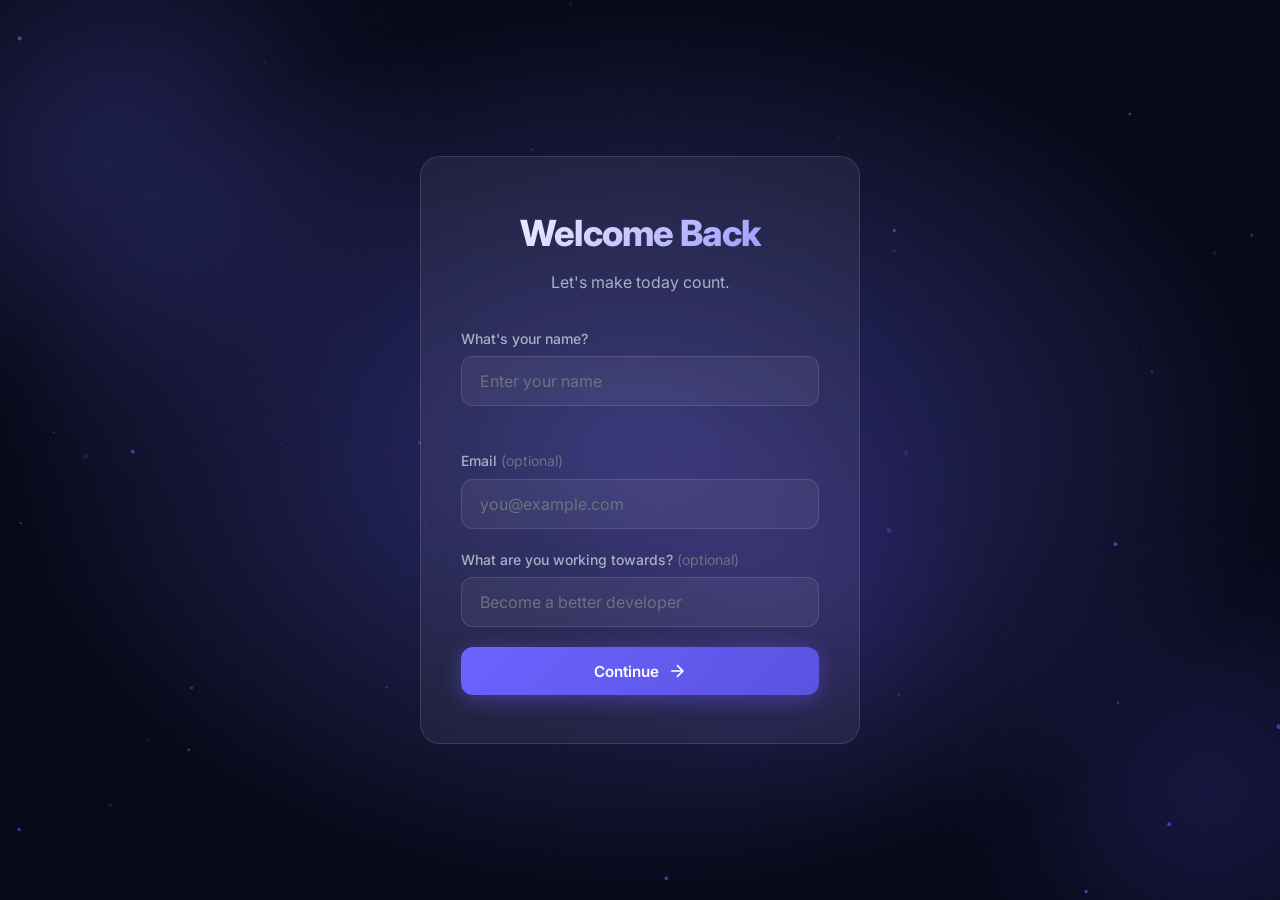
==== index.html @ 60749235 "first commit" ====
<!DOCTYPE html>
<html lang="en" data-theme="dark">
<head>
    <meta charset="UTF-8">
    <meta name="viewport" content="width=device-width, initial-scale=1.0">
    <meta name="description" content="StudyFlow - Your personal cinematic study timetable and productivity companion">
    <title>StudyFlow</title>

    <!-- SVG Favicon -->
    <link rel="icon" type="image/svg+xml" href="data:image/svg+xml,%3Csvg xmlns='http://www.w3.org/2000/svg' viewBox='0 0 100 100'%3E%3Cdefs%3E%3ClinearGradient id='g' x1='0%25' y1='0%25' x2='100%25' y2='100%25'%3E%3Cstop offset='0%25' stop-color='%236c63ff'/%3E%3Cstop offset='100%25' stop-color='%238f88ff'/%3E%3C/linearGradient%3E%3C/defs%3E%3Crect width='100' height='100' rx='22' fill='url(%23g)'/%3E%3Ctext x='50' y='68' font-size='55' text-anchor='middle' fill='white' font-family='Georgia, serif' font-weight='bold'%3E◈%3C/text%3E%3C/svg%3E">

    <link rel="stylesheet" href="css/style.css">
    <link rel="stylesheet" href="css/animations.css">
    <link rel="stylesheet" href="css/responsive.css">
    <link rel="preconnect" href="https://fonts.googleapis.com">
    <link href="https://fonts.googleapis.com/css2?family=Inter:wght@300;400;500;600;700;800;900&display=swap" rel="stylesheet">
<base target="_blank">
</head>
<body>
    <!-- Background Effects -->
    <div class="bg-effects">
        <canvas id="particleCanvas"></canvas>
        <div class="gradient-blob blob-1"></div>
        <div class="gradient-blob blob-2"></div>
        <div class="gradient-blob blob-3"></div>
        <div class="noise-overlay"></div>
    </div>

    <!-- Login Overlay -->
    <section id="loginSection" class="login-section" aria-label="Login">
        <div class="login-card glass-card">
            <div class="login-header">
                <h1 class="login-title">Welcome Back</h1>
                <p class="login-subtitle">Let's make today count.</p>
            </div>
            <form id="loginForm" class="login-form" novalidate>
                <div class="form-group">
                    <label for="userName">What's your name?</label>
                    <input type="text" id="userName" name="userName" placeholder="Enter your name" required autocomplete="name">
                    <span class="error-message" id="nameError"></span>
                </div>
                <div class="form-group">
                    <label for="userEmail">Email <span class="optional">(optional)</span></label>
                    <input type="email" id="userEmail" name="userEmail" placeholder="you@example.com" autocomplete="email">
                </div>
                <div class="form-group">
                    <label for="userGoal">What are you working towards? <span class="optional">(optional)</span></label>
                    <input type="text" id="userGoal" name="userGoal" placeholder="Become a better developer">
                </div>
                <button type="submit" class="btn btn-primary btn-glow">
                    <span>Continue</span>
                    <svg width="20" height="20" viewBox="0 0 24 24" fill="none" stroke="currentColor" stroke-width="2"><path d="M5 12h14M12 5l7 7-7 7"/></svg>
                </button>
            </form>
            <div id="returningUser" class="returning-user hidden">
                <p class="welcome-back-text">Welcome back, <span id="returningName"></span>.</p>
                <button id="continueBtn" class="btn btn-primary btn-glow">Continue</button>
                <button id="changeProfileBtn" class="btn btn-text">Not you? Change profile</button>
            </div>
        </div>
    </section>

    <!-- Main App -->
    <main id="mainApp" class="main-app hidden">
        <!-- Navigation -->
        <nav class="main-nav glass-nav" id="mainNav">
            <div class="nav-brand">
                <span class="brand-icon">◈</span>
                <span class="brand-text">StudyFlow</span>
            </div>

            <div class="nav-right">
                <!-- Theme Toggle -->
                <button class="theme-toggle" id="themeToggle" aria-label="Toggle theme">
                    <svg class="sun-icon" width="20" height="20" viewBox="0 0 24 24" fill="none" stroke="currentColor" stroke-width="2"><circle cx="12" cy="12" r="5"/><path d="M12 1v2M12 21v2M4.22 4.22l1.42 1.42M18.36 18.36l1.42 1.42M1 12h2M21 12h2M4.22 19.78l1.42-1.42M18.36 5.64l1.42-1.42"/></svg>
                    <svg class="moon-icon" width="20" height="20" viewBox="0 0 24 24" fill="none" stroke="currentColor" stroke-width="2"><path d="M21 12.79A9 9 0 1 1 11.21 3 7 7 0 0 0 21 12.79z"/></svg>
                </button>

                <button class="mobile-menu-btn" id="mobileMenuBtn" aria-label="Toggle menu" aria-expanded="false">
                    <span></span><span></span><span></span>
                </button>
            </div>

            <ul class="nav-links" id="navLinks">
                <li><a href="#welcome" class="nav-link active" data-section="welcome">Today</a></li>
                <li><a href="#dashboard" class="nav-link" data-section="dashboard">Progress</a></li>
                <li><a href="#timetable" class="nav-link" data-section="timetable">Timetable</a></li>
                <li><a href="#testbooks" class="nav-link" data-section="testbooks">Test Books</a></li>
                <li><a href="#profile" class="nav-link" data-section="profile">Profile</a></li>
            </ul>
        </nav>

        <!-- Welcome Section -->
        <section id="welcome" class="section welcome-section">
            <div class="welcome-content">
                <div class="welcome-text-container">
                    <h2 class="welcome-name" id="welcomeName">Welcome back.</h2>
                    <div class="animated-lines">
                        <p class="anim-line" data-delay="0">Your time.</p>
                        <p class="anim-line" data-delay="400">Your focus.</p>
                        <p class="anim-line" data-delay="800">Your progress.</p>
                    </div>
                </div>
                <blockquote class="inspirational-quote">
                    <span class="quote-mark">"</span>
                    <p>Success is the sum of small efforts,<br>repeated day in and day out.</p>
                    <cite>— Robert Collier</cite>
                </blockquote>
            </div>
            <div class="scroll-indicator">
                <span>Scroll to begin</span>
                <div class="scroll-arrow"></div>
            </div>
        </section>

        <!-- Cinematic Morphing Section -->
        <section id="morphSection" class="section morph-section">
            <div class="morph-sticky">
                <div class="morph-visual">
                    <div class="morph-glow"></div>
                    <div class="morph-ring ring-1"></div>
                    <div class="morph-ring ring-2"></div>
                    <div class="morph-ring ring-3"></div>
                    <div class="morph-particles" id="morphParticles"></div>
                </div>
                <div class="morph-text-container">
                    <div class="morph-word" data-word="FOCUS">FOCUS</div>
                    <div class="morph-word" data-word="PLAN">PLAN</div>
                    <div class="morph-word" data-word="EXECUTE">EXECUTE</div>
                    <div class="morph-word" data-word="COMPLETE">COMPLETE</div>
                </div>
                <div class="morph-progress-bar">
                    <div class="morph-progress-fill" id="morphProgressFill"></div>
                </div>
            </div>
        </section>

        <!-- Dashboard Header -->
        <section id="dashboard" class="section dashboard-section">
            <div class="dashboard-header reveal-fade-up">
                <div class="date-time-display">
                    <div class="date-block">
                        <span id="currentDay" class="day-text">Tuesday</span>
                        <span id="currentDate" class="date-text">25 August 2026</span>
                    </div>
                    <div class="clock-block">
                        <span id="currentTime" class="time-text">11:54</span>
                        <span class="clock-separator">:</span>
                        <span id="currentSeconds" class="seconds-text">23</span>
                        <span id="amPm" class="ampm-text">PM</span>
                    </div>
                </div>
            </div>

            <!-- Mode Selector -->
            <div class="mode-selector reveal-fade-up" data-delay="100">
                <h3 class="section-label">Today's Schedule</h3>
                <div class="mode-pill" role="tablist" aria-label="Schedule mode">
                    <button class="mode-btn active" data-mode="WFO" role="tab" aria-selected="true">WFO</button>
                    <button class="mode-btn" data-mode="REMOTE" role="tab" aria-selected="false">Remote</button>
                    <button class="mode-btn" data-mode="HOLIDAY" role="tab" aria-selected="false">Holiday</button>
                    <div class="mode-indicator"></div>
                </div>
            </div>
        </section>

        <!-- Timetable Section -->
        <section id="timetable" class="section timetable-section">
            <div class="section-header reveal-fade-up">
                <h2 class="section-title">Your Timeline</h2>
                <p class="section-subtitle">Check off tasks as you complete them</p>
            </div>
            <div class="timeline-container" id="timelineContainer">
                <!-- Dynamically rendered -->
            </div>
        </section>

        <!-- Progress Section -->
        <section id="progress" class="section progress-section">
            <div class="progress-container reveal-scale">
                <h2 class="section-title">Today's Progress</h2>
                <div class="progress-ring-wrapper">
                    <svg class="progress-ring" viewBox="0 0 200 200">
                        <defs>
                            <linearGradient id="progressGradient" x1="0%" y1="0%" x2="100%" y2="100%">
                                <stop offset="0%" stop-color="var(--accent)"/>
                                <stop offset="100%" stop-color="var(--accent-light)"/>
                            </linearGradient>
                        </defs>
                        <circle class="progress-ring-bg" cx="100" cy="100" r="85"/>
                        <circle class="progress-ring-fill" id="progressRingFill" cx="100" cy="100" r="85"/>
                    </svg>
                    <div class="progress-center">
                        <span class="progress-percent" id="progressPercent">0%</span>
                        <span class="progress-label" id="progressTasks">0 / 0 Tasks</span>
                    </div>
                </div>
                <div class="progress-bar-container">
                    <div class="progress-bar" id="progressBar">
                        <div class="progress-bar-fill" id="progressBarFill"></div>
                    </div>
                </div>
                <p class="progress-message" id="progressMessage">Let's get started.</p>
            </div>
        </section>

        <!-- Day Complete Celebration -->
        <section id="celebration" class="section celebration-section hidden">
            <div class="celebration-content">
                <div class="celebration-ring"></div>
                <h2 class="celebration-title">DAY COMPLETE</h2>
                <p class="celebration-text">You showed up.<br>You did the work.<br>That's what matters.</p>
                <div class="celebration-particles" id="celebrationParticles"></div>
            </div>
        </section>

        <!-- Test Books Section -->
        <section id="testbooks" class="section testbooks-section">
            <div class="section-header reveal-fade-up">
                <h2 class="section-title">Test Books</h2>
                <p class="section-subtitle">Your study materials and resources</p>
            </div>
            <div class="testbooks-grid" id="testbooksGrid">
                <article class="testbook-card glass-card tilt-card" data-category="java">
                    <div class="testbook-icon">☕</div>
                    <h3 class="testbook-title">Java</h3>
                    <p class="testbook-desc">Practice Java concepts and interview questions.</p>
                    <button class="btn btn-secondary testbook-open">Open</button>
                </article>
                <article class="testbook-card glass-card tilt-card" data-category="spring">
                    <div class="testbook-icon">🌱</div>
                    <h3 class="testbook-title">Spring Boot</h3>
                    <p class="testbook-desc">Framework fundamentals and advanced patterns.</p>
                    <button class="btn btn-secondary testbook-open">Open</button>
                </article>
                <article class="testbook-card glass-card tilt-card" data-category="sql">
                    <div class="testbook-icon">🗄️</div>
                    <h3 class="testbook-title">SQL</h3>
                    <p class="testbook-desc">Database queries, optimization, and design.</p>
                    <button class="btn btn-secondary testbook-open">Open</button>
                </article>
                <article class="testbook-card glass-card tilt-card" data-category="react">
                    <div class="testbook-icon">⚛️</div>
                    <h3 class="testbook-title">React</h3>
                    <p class="testbook-desc">Component architecture and hooks deep dive.</p>
                    <button class="btn btn-secondary testbook-open">Open</button>
                </article>
                <article class="testbook-card glass-card tilt-card" data-category="aptitude">
                    <div class="testbook-icon">🧮</div>
                    <h3 class="testbook-title">Aptitude</h3>
                    <p class="testbook-desc">Logical reasoning and quantitative practice.</p>
                    <button class="btn btn-secondary testbook-open">Open</button>
                </article>
                <article class="testbook-card glass-card tilt-card" data-category="mock">
                    <div class="testbook-icon">📝</div>
                    <h3 class="testbook-title">Mock Tests</h3>
                    <p class="testbook-desc">Full-length simulated assessments.</p>
                    <button class="btn btn-secondary testbook-open">Open</button>
                </article>
            </div>
            <div class="file-upload-area reveal-fade-up">
                <div class="upload-card glass-card">
                    <h3 class="upload-title">Add Test Book</h3>
                    <p class="upload-desc">Select PDF, DOC, DOCX, or TXT files from your device.</p>
                    <label class="file-input-label">
                        <input type="file" id="fileInput" accept=".pdf,.doc,.docx,.txt" multiple hidden>
                        <span class="btn btn-primary">Browse Files</span>
                    </label>
                    <div class="file-list" id="fileList"></div>
                </div>
            </div>
        </section>

        <!-- Profile Section -->
        <section id="profile" class="section profile-section">
            <div class="profile-card glass-card reveal-scale">
                <div class="profile-header">
                    <div class="profile-avatar">
                        <span id="profileInitial">U</span>
                    </div>
                    <div class="profile-info">
                        <h2 class="profile-name" id="profileName">User</h2>
                        <p class="profile-goal" id="profileGoal">No goal set</p>
                    </div>
                </div>
                <div class="stats-grid">
                    <div class="stat-item">
                        <span class="stat-value" id="statStreak">0</span>
                        <span class="stat-label">Day Streak</span>
                    </div>
                    <div class="stat-item">
                        <span class="stat-value" id="statTasks">0</span>
                        <span class="stat-label">Tasks Done</span>
                    </div>
                    <div class="stat-item">
                        <span class="stat-value" id="statDays">0</span>
                        <span class="stat-label">Study Days</span>
                    </div>
                    <div class="stat-item">
                        <span class="stat-value" id="statCompletion">0%</span>
                        <span class="stat-label">Avg. Completion</span>
                    </div>
                </div>
                <button id="resetDataBtn" class="btn btn-danger btn-small">Reset All Data</button>
            </div>
        </section>

        <!-- Footer -->
        <footer class="main-footer">
            <p>StudyFlow — Built for focus. No data leaves your device.</p>
        </footer>
    </main>

    <!-- Back to Top Button -->
    <button class="back-to-top" id="backToTop" aria-label="Back to top">
        <svg width="20" height="20" viewBox="0 0 24 24" fill="none" stroke="currentColor" stroke-width="2.5"><path d="M18 15l-6-6-6 6"/></svg>
    </button>

    <!-- Scripts -->
    <script src="js/storage.js"></script>
    <script src="js/animations.js"></script>
    <script src="js/login.js"></script>
    <script src="js/timetable.js"></script>
    <script src="js/fileManager.js"></script>
    <script src="js/app.js"></script>
</body>
</html>
---- css/style.css ----
/* ==========================================
   STUDYFLOW - MAIN STYLESHEET
   ========================================== */

/* ==========================================
   THEME VARIABLES
   ========================================== */

/* Dark Theme (default) */
:root[data-theme="dark"] {
    --bg-primary: #050816;
    --bg-secondary: #0b1024;
    --bg-tertiary: #111836;
    --bg-card: rgba(255, 255, 255, 0.06);
    --bg-card-hover: rgba(255, 255, 255, 0.1);
    --bg-input: rgba(255, 255, 255, 0.05);
    --accent: #6c63ff;
    --accent-light: #8f88ff;
    --accent-glow: rgba(108, 99, 255, 0.4);
    --text-primary: #ffffff;
    --text-secondary: #a8b0c5;
    --text-muted: #6b7280;
    --border-color: rgba(255, 255, 255, 0.12);
    --border-hover: rgba(255, 255, 255, 0.2);
    --nav-bg: rgba(5, 8, 22, 0.7);
    --shadow-color: rgba(0, 0, 0, 0.3);
    --blob-opacity: 0.35;
    --noise-opacity: 0.03;
}

/* Light Theme */
:root[data-theme="light"] {
    --bg-primary: #f0f2f8;
    --bg-secondary: #e8ebf4;
    --bg-tertiary: #dde1ee;
    --bg-card: rgba(255, 255, 255, 0.7);
    --bg-card-hover: rgba(255, 255, 255, 0.9);
    --bg-input: rgba(255, 255, 255, 0.8);
    --accent: #5b4dff;
    --accent-light: #7a70ff;
    --accent-glow: rgba(91, 77, 255, 0.25);
    --text-primary: #1a1a2e;
    --text-secondary: #4a4a6a;
    --text-muted: #8a8aa0;
    --border-color: rgba(0, 0, 0, 0.08);
    --border-hover: rgba(0, 0, 0, 0.15);
    --nav-bg: rgba(240, 242, 248, 0.85);
    --shadow-color: rgba(0, 0, 0, 0.08);
    --blob-opacity: 0.2;
    --noise-opacity: 0.015;
}

/* Shared variables */
:root {
    --success: #22c55e;
    --success-glow: rgba(34, 197, 94, 0.3);
    --warning: #f59e0b;
    --danger: #ef4444;

    --glass-bg: var(--bg-card);
    --glass-border: var(--border-color);

    --radius-sm: 12px;
    --radius: 20px;
    --radius-lg: 28px;
    --transition: 300ms cubic-bezier(0.4, 0, 0.2, 1);
    --transition-slow: 500ms cubic-bezier(0.4, 0, 0.2, 1);

    --font-main: 'Inter', -apple-system, BlinkMacSystemFont, sans-serif;
    --shadow-sm: 0 2px 8px var(--shadow-color);
    --shadow: 0 8px 32px var(--shadow-color);
    --shadow-glow: 0 0 40px var(--accent-glow);
}

/* Reset & Base */
*, *::before, *::after {
    margin: 0;
    padding: 0;
    box-sizing: border-box;
}

html {
    scroll-behavior: smooth;
    font-size: 16px;
}

body {
    font-family: var(--font-main);
    background: var(--bg-primary);
    color: var(--text-primary);
    line-height: 1.6;
    overflow-x: hidden;
    min-height: 100vh;
    -webkit-font-smoothing: antialiased;
    transition: background-color var(--transition-slow), color var(--transition-slow);
}

::selection {
    background: var(--accent);
    color: white;
}

::-webkit-scrollbar {
    width: 8px;
}
::-webkit-scrollbar-track {
    background: var(--bg-secondary);
}
::-webkit-scrollbar-thumb {
    background: var(--accent);
    border-radius: 4px;
}
::-webkit-scrollbar-thumb:hover {
    background: var(--accent-light);
}

/* ==========================================
   BACKGROUND EFFECTS
   ========================================== */
.bg-effects {
    position: fixed;
    inset: 0;
    z-index: 0;
    pointer-events: none;
    overflow: hidden;
}

#particleCanvas {
    position: absolute;
    inset: 0;
    width: 100%;
    height: 100%;
}

.gradient-blob {
    position: absolute;
    border-radius: 50%;
    filter: blur(80px);
    opacity: var(--blob-opacity);
    animation: blobFloat 20s ease-in-out infinite;
    transition: opacity var(--transition-slow);
}

.blob-1 {
    width: 500px;
    height: 500px;
    background: radial-gradient(circle, var(--accent), transparent 70%);
    top: -10%;
    left: -10%;
    animation-delay: 0s;
}

.blob-2 {
    width: 400px;
    height: 400px;
    background: radial-gradient(circle, #4f46e5, transparent 70%);
    bottom: -10%;
    right: -10%;
    animation-delay: -7s;
}

.blob-3 {
    width: 300px;
    height: 300px;
    background: radial-gradient(circle, #7c3aed, transparent 70%);
    top: 50%;
    left: 50%;
    animation-delay: -14s;
}

.noise-overlay {
    position: absolute;
    inset: 0;
    opacity: var(--noise-opacity);
    background-image: url("data:image/svg+xml,%3Csvg viewBox='0 0 256 256' xmlns='http://www.w3.org/2000/svg'%3E%3Cfilter id='n'%3E%3CfeTurbulence type='fractalNoise' baseFrequency='0.9' numOctaves='4' stitchTiles='stitch'/%3E%3C/filter%3E%3Crect width='100%25' height='100%25' filter='url(%23n)'/%3E%3C/svg%3E");
    background-repeat: repeat;
    background-size: 256px 256px;
    transition: opacity var(--transition-slow);
}

/* ==========================================
   GLASSMORPHISM
   ========================================== */
.glass-card {
    background: var(--glass-bg);
    backdrop-filter: blur(20px);
    -webkit-backdrop-filter: blur(20px);
    border: 1px solid var(--glass-border);
    border-radius: var(--radius);
    transition: var(--transition);
}

.glass-card:hover {
    background: var(--bg-card-hover);
    border-color: var(--border-hover);
}

.glass-nav {
    background: var(--nav-bg);
    backdrop-filter: blur(20px);
    -webkit-backdrop-filter: blur(20px);
    border-bottom: 1px solid var(--glass-border);
    transition: background-color var(--transition-slow), border-color var(--transition-slow);
}

/* ==========================================
   THEME TOGGLE
   ========================================== */
.theme-toggle {
    width: 42px;
    height: 42px;
    border-radius: 50%;
    border: 1px solid var(--glass-border);
    background: var(--glass-bg);
    color: var(--text-secondary);
    cursor: pointer;
    display: flex;
    align-items: center;
    justify-content: center;
    transition: var(--transition);
    position: relative;
    overflow: hidden;
}

.theme-toggle:hover {
    background: var(--bg-card-hover);
    border-color: var(--border-hover);
    color: var(--text-primary);
}

.theme-toggle .sun-icon,
.theme-toggle .moon-icon {
    position: absolute;
    transition: transform 0.4s cubic-bezier(0.4, 0, 0.2, 1), opacity 0.3s ease;
}

/* Dark mode: show moon, hide sun */
[data-theme="dark"] .theme-toggle .sun-icon {
    transform: rotate(90deg) scale(0);
    opacity: 0;
}
[data-theme="dark"] .theme-toggle .moon-icon {
    transform: rotate(0) scale(1);
    opacity: 1;
}

/* Light mode: show sun, hide moon */
[data-theme="light"] .theme-toggle .sun-icon {
    transform: rotate(0) scale(1);
    opacity: 1;
}
[data-theme="light"] .theme-toggle .moon-icon {
    transform: rotate(-90deg) scale(0);
    opacity: 0;
}

/* ==========================================
   BACK TO TOP
   ========================================== */
.back-to-top {
    position: fixed;
    bottom: 32px;
    right: 32px;
    width: 48px;
    height: 48px;
    border-radius: 50%;
    border: 1px solid var(--glass-border);
    background: var(--glass-bg);
    backdrop-filter: blur(12px);
    color: var(--text-primary);
    cursor: pointer;
    display: flex;
    align-items: center;
    justify-content: center;
    z-index: 99;
    opacity: 0;
    visibility: hidden;
    transform: translateY(20px);
    transition: all var(--transition);
    box-shadow: var(--shadow);
}

.back-to-top.visible {
    opacity: 1;
    visibility: visible;
    transform: translateY(0);
}

.back-to-top:hover {
    background: var(--accent);
    border-color: var(--accent);
    color: white;
    transform: translateY(-4px);
    box-shadow: 0 8px 24px var(--accent-glow);
}

.back-to-top:active {
    transform: translateY(-2px);
}

/* ==========================================
   LOGIN SECTION
   ========================================== */
.login-section {
    position: fixed;
    inset: 0;
    z-index: 1000;
    display: flex;
    align-items: center;
    justify-content: center;
    padding: 20px;
    background: radial-gradient(ellipse at center, var(--accent-glow) 0%, transparent 70%);
    transition: opacity var(--transition-slow), visibility var(--transition-slow);
}

.login-section.hidden {
    opacity: 0;
    visibility: hidden;
    pointer-events: none;
}

.login-card {
    width: 100%;
    max-width: 440px;
    padding: 48px 40px;
    position: relative;
    overflow: hidden;
}

.login-card::before {
    content: '';
    position: absolute;
    top: -50%;
    left: -50%;
    width: 200%;
    height: 200%;
    background: radial-gradient(circle, var(--accent-glow) 0%, transparent 50%);
    opacity: 0;
    transition: opacity var(--transition-slow);
    pointer-events: none;
}

.login-card:hover::before {
    opacity: 0.5;
}

.login-header {
    text-align: center;
    margin-bottom: 32px;
}

.login-title {
    font-size: 2.25rem;
    font-weight: 800;
    letter-spacing: -0.02em;
    margin-bottom: 8px;
    background: linear-gradient(135deg, var(--text-primary), var(--accent-light));
    -webkit-background-clip: text;
    -webkit-text-fill-color: transparent;
    background-clip: text;
}

.login-subtitle {
    color: var(--text-secondary);
    font-size: 1rem;
}

.login-form {
    display: flex;
    flex-direction: column;
    gap: 20px;
}

.form-group {
    display: flex;
    flex-direction: column;
    gap: 6px;
}

.form-group label {
    font-size: 0.875rem;
    font-weight: 500;
    color: var(--text-secondary);
}

.form-group .optional {
    color: var(--text-muted);
    font-weight: 400;
}

.form-group input {
    padding: 14px 18px;
    background: var(--bg-input);
    border: 1px solid var(--glass-border);
    border-radius: var(--radius-sm);
    color: var(--text-primary);
    font-size: 1rem;
    font-family: inherit;
    transition: var(--transition);
    outline: none;
}

.form-group input:focus {
    border-color: var(--accent);
    box-shadow: 0 0 0 3px var(--accent-glow);
}

.form-group input::placeholder {
    color: var(--text-muted);
}

.error-message {
    font-size: 0.8rem;
    color: var(--danger);
    min-height: 18px;
}

.returning-user {
    text-align: center;
    display: flex;
    flex-direction: column;
    gap: 20px;
}

.returning-user.hidden {
    display: none;
}

.welcome-back-text {
    font-size: 1.25rem;
    color: var(--text-secondary);
}

.welcome-back-text span {
    color: var(--text-primary);
    font-weight: 600;
}

/* ==========================================
   BUTTONS
   ========================================== */
.btn {
    display: inline-flex;
    align-items: center;
    justify-content: center;
    gap: 8px;
    padding: 14px 28px;
    font-size: 0.95rem;
    font-weight: 600;
    font-family: inherit;
    border: none;
    border-radius: var(--radius-sm);
    cursor: pointer;
    transition: var(--transition);
    text-decoration: none;
    outline: none;
    position: relative;
    overflow: hidden;
}

.btn-primary {
    background: linear-gradient(135deg, var(--accent), #5b52e0);
    color: white;
    box-shadow: 0 4px 20px var(--accent-glow);
}

.btn-primary:hover {
    transform: translateY(-2px);
    box-shadow: 0 8px 30px var(--accent-glow);
}

.btn-primary:active {
    transform: translateY(0);
}

.btn-glow::after {
    content: '';
    position: absolute;
    inset: -2px;
    background: linear-gradient(135deg, var(--accent), transparent, var(--accent-light));
    border-radius: inherit;
    z-index: -1;
    opacity: 0;
    transition: opacity var(--transition);
    filter: blur(8px);
}

.btn-glow:hover::after {
    opacity: 0.6;
}

.btn-secondary {
    background: var(--glass-bg);
    color: var(--text-primary);
    border: 1px solid var(--glass-border);
}

.btn-secondary:hover {
    background: var(--bg-card-hover);
    border-color: var(--border-hover);
}

.btn-text {
    background: transparent;
    color: var(--text-secondary);
    padding: 8px 16px;
    font-size: 0.875rem;
}

.btn-text:hover {
    color: var(--text-primary);
}

.btn-danger {
    background: rgba(239, 68, 68, 0.15);
    color: var(--danger);
    border: 1px solid rgba(239, 68, 68, 0.3);
}

.btn-danger:hover {
    background: rgba(239, 68, 68, 0.25);
}

.btn-small {
    padding: 10px 20px;
    font-size: 0.85rem;
}

/* ==========================================
   MAIN APP
   ========================================== */
.main-app {
    position: relative;
    z-index: 1;
}

.main-app.hidden {
    display: none;
}

/* ==========================================
   NAVIGATION
   ========================================== */
.main-nav {
    position: sticky;
    top: 0;
    z-index: 100;
    display: flex;
    align-items: center;
    justify-content: space-between;
    padding: 16px 40px;
    transition: var(--transition);
}

.nav-brand {
    display: flex;
    align-items: center;
    gap: 10px;
    font-size: 1.35rem;
    font-weight: 800;
    letter-spacing: -0.02em;
    color: var(--text-primary);
}

.brand-icon {
    color: var(--accent);
    font-size: 1.5rem;
}

.nav-right {
    display: flex;
    align-items: center;
    gap: 12px;
}

.nav-links {
    display: flex;
    list-style: none;
    gap: 8px;
    position: absolute;
    left: 50%;
    transform: translateX(-50%);
}

.nav-link {
    padding: 10px 20px;
    color: var(--text-secondary);
    text-decoration: none;
    font-size: 0.9rem;
    font-weight: 500;
    border-radius: var(--radius-sm);
    transition: var(--transition);
    position: relative;
    cursor: pointer;
    border: none;
    background: none;
    font-family: inherit;
}

.nav-link:hover,
.nav-link.active {
    color: var(--text-primary);
    background: var(--glass-bg);
}

.nav-link.active::after {
    content: '';
    position: absolute;
    bottom: 4px;
    left: 20%;
    width: 60%;
    height: 2px;
    background: var(--accent);
    border-radius: 2px;
}

.mobile-menu-btn {
    display: none;
    flex-direction: column;
    gap: 5px;
    background: none;
    border: none;
    cursor: pointer;
    padding: 8px;
}

.mobile-menu-btn span {
    display: block;
    width: 24px;
    height: 2px;
    background: var(--text-primary);
    border-radius: 2px;
    transition: var(--transition);
}

/* ==========================================
   SECTIONS
   ========================================== */
.section {
    padding: 100px 40px;
    max-width: 1200px;
    margin: 0 auto;
    position: relative;
}

.section-header {
    text-align: center;
    margin-bottom: 60px;
}

.section-title {
    font-size: 2.5rem;
    font-weight: 800;
    letter-spacing: -0.03em;
    margin-bottom: 12px;
    background: linear-gradient(135deg, var(--text-primary), var(--text-secondary));
    -webkit-background-clip: text;
    -webkit-text-fill-color: transparent;
    background-clip: text;
}

.section-subtitle {
    color: var(--text-secondary);
    font-size: 1.1rem;
}

.section-label {
    font-size: 0.875rem;
    font-weight: 600;
    text-transform: uppercase;
    letter-spacing: 0.1em;
    color: var(--accent-light);
    margin-bottom: 16px;
}

/* ==========================================
   WELCOME SECTION
   ========================================== */
.welcome-section {
    min-height: 100vh;
    display: flex;
    flex-direction: column;
    align-items: center;
    justify-content: center;
    text-align: center;
    padding: 40px;
}

.welcome-content {
    position: relative;
    max-width: 800px;
}

.welcome-name {
    font-size: clamp(2rem, 5vw, 3.5rem);
    font-weight: 800;
    letter-spacing: -0.03em;
    margin-bottom: 32px;
    opacity: 0;
    animation: fadeSlideUp 0.8s ease forwards;
}

.animated-lines {
    display: flex;
    flex-direction: column;
    gap: 8px;
    margin-bottom: 48px;
}

.anim-line {
    font-size: clamp(1.5rem, 4vw, 2.5rem);
    font-weight: 700;
    color: var(--text-secondary);
    opacity: 0;
    transform: translateY(20px);
    animation: fadeSlideUp 0.8s ease forwards;
}

.inspirational-quote {
    position: relative;
    font-style: italic;
    color: var(--text-muted);
    font-size: clamp(1rem, 2vw, 1.25rem);
    line-height: 1.8;
    opacity: 0;
    animation: fadeIn 1.2s ease 1.2s forwards;
}

.quote-mark {
    position: absolute;
    top: -30px;
    left: 50%;
    transform: translateX(-50%);
    font-size: 6rem;
    color: var(--accent);
    opacity: 0.1;
    font-family: Georgia, serif;
    line-height: 1;
    pointer-events: none;
}

.inspirational-quote cite {
    display: block;
    margin-top: 16px;
    font-size: 0.9rem;
    color: var(--text-muted);
    font-style: normal;
}

.scroll-indicator {
    position: absolute;
    bottom: 40px;
    left: 50%;
    transform: translateX(-50%);
    display: flex;
    flex-direction: column;
    align-items: center;
    gap: 8px;
    color: var(--text-muted);
    font-size: 0.8rem;
    letter-spacing: 0.1em;
    text-transform: uppercase;
    opacity: 0;
    animation: fadeIn 1s ease 2s forwards;
}

.scroll-arrow {
    width: 20px;
    height: 30px;
    border: 2px solid var(--text-muted);
    border-radius: 10px;
    position: relative;
}

.scroll-arrow::after {
    content: '';
    position: absolute;
    top: 6px;
    left: 50%;
    transform: translateX(-50%);
    width: 4px;
    height: 8px;
    background: var(--accent);
    border-radius: 2px;
    animation: scrollBounce 2s ease infinite;
}

/* ==========================================
   MORPHING SECTION
   ========================================== */
.morph-section {
    height: 350vh;
    padding: 0;
    max-width: none;
}

.morph-sticky {
    position: sticky;
    top: 0;
    height: 100vh;
    display: flex;
    flex-direction: column;
    align-items: center;
    justify-content: center;
    overflow: hidden;
}

.morph-visual {
    position: absolute;
    inset: 0;
    display: flex;
    align-items: center;
    justify-content: center;
}

.morph-glow {
    position: absolute;
    width: 300px;
    height: 300px;
    background: radial-gradient(circle, var(--accent-glow), transparent 70%);
    border-radius: 50%;
    filter: blur(40px);
    transition: transform var(--transition-slow), opacity var(--transition-slow);
}

.morph-ring {
    position: absolute;
    border: 1px solid var(--glass-border);
    border-radius: 50%;
    transition: var(--transition-slow);
}

.ring-1 { width: 200px; height: 200px; }
.ring-2 { width: 320px; height: 320px; opacity: 0.6; }
.ring-3 { width: 440px; height: 440px; opacity: 0.3; }

.morph-particles {
    position: absolute;
    inset: 0;
    pointer-events: none;
}

.morph-particle {
    position: absolute;
    width: 4px;
    height: 4px;
    background: var(--accent);
    border-radius: 50%;
    opacity: 0;
}

.morph-text-container {
    position: relative;
    width: 100%;
    height: 140px;
    display: flex;
    align-items: center;
    justify-content: center;
    margin-bottom: 40px;
}

.morph-word {
    position: absolute;
    font-size: clamp(3rem, 10vw, 7rem);
    font-weight: 900;
    letter-spacing: -0.04em;
    text-transform: uppercase;
    opacity: 0;
    transform: scale(0.85) translateY(50px) rotateX(15deg);
    filter: blur(8px);
    transition: all 0.7s cubic-bezier(0.25, 0.46, 0.45, 0.94);
    background: linear-gradient(135deg, var(--text-primary), var(--accent-light));
    -webkit-background-clip: text;
    -webkit-text-fill-color: transparent;
    background-clip: text;
    pointer-events: none;
    text-shadow: 0 0 60px var(--accent-glow);
}

.morph-word.active {
    opacity: 1;
    transform: scale(1) translateY(0) rotateX(0deg);
    filter: blur(0);
}

.morph-word.exit-left {
    opacity: 0;
    transform: scale(0.9) translateX(-80px) translateY(-20px) rotateX(-10deg);
    filter: blur(4px);
}

.morph-word.exit-right {
    opacity: 0;
    transform: scale(0.9) translateX(80px) translateY(-20px) rotateX(-10deg);
    filter: blur(4px);
}

.morph-progress-bar {
    position: absolute;
    bottom: 80px;
    left: 50%;
    transform: translateX(-50%);
    width: 200px;
    height: 3px;
    background: var(--glass-border);
    border-radius: 100px;
    overflow: hidden;
}

.morph-progress-fill {
    height: 100%;
    background: linear-gradient(90deg, var(--accent), var(--accent-light));
    border-radius: 100px;
    width: 0%;
    transition: width 0.3s ease;
    box-shadow: 0 0 10px var(--accent-glow);
}

/* ==========================================
   DASHBOARD
   ========================================== */
.dashboard-section {
    padding-top: 40px;
}

.date-time-display {
    display: flex;
    align-items: flex-end;
    justify-content: space-between;
    flex-wrap: wrap;
    gap: 24px;
    margin-bottom: 48px;
}

.date-block {
    display: flex;
    flex-direction: column;
    gap: 4px;
}

.day-text {
    font-size: 1.5rem;
    font-weight: 700;
    color: var(--accent-light);
}

.date-text {
    font-size: 1.1rem;
    color: var(--text-secondary);
}

.clock-block {
    display: flex;
    align-items: baseline;
    gap: 2px;
}

.time-text {
    font-size: clamp(2.5rem, 6vw, 4rem);
    font-weight: 800;
    font-variant-numeric: tabular-nums;
    letter-spacing: -0.03em;
    line-height: 1;
}

.clock-separator {
    font-size: clamp(2rem, 5vw, 3.5rem);
    font-weight: 800;
    color: var(--accent);
    animation: clockPulse 1s ease infinite;
    line-height: 1;
}

.seconds-text {
    font-size: 1.5rem;
    font-weight: 600;
    color: var(--accent);
    font-variant-numeric: tabular-nums;
    transition: opacity var(--transition);
    min-width: 32px;
}

.ampm-text {
    font-size: 1rem;
    font-weight: 500;
    color: var(--text-secondary);
    margin-left: 6px;
}

/* Mode Selector */
.mode-selector {
    margin-bottom: 40px;
}

.mode-pill {
    display: inline-flex;
    background: var(--glass-bg);
    border: 1px solid var(--glass-border);
    border-radius: 100px;
    padding: 6px;
    position: relative;
}

.mode-btn {
    padding: 12px 32px;
    background: none;
    border: none;
    color: var(--text-secondary);
    font-family: inherit;
    font-size: 0.9rem;
    font-weight: 600;
    cursor: pointer;
    border-radius: 100px;
    position: relative;
    z-index: 2;
    transition: color var(--transition);
}

.mode-btn.active {
    color: var(--text-primary);
}

.mode-indicator {
    position: absolute;
    top: 6px;
    left: 6px;
    height: calc(100% - 12px);
    background: linear-gradient(135deg, var(--accent), #5b52e0);
    border-radius: 100px;
    transition: all var(--transition-slow);
    z-index: 1;
    box-shadow: 0 4px 15px var(--accent-glow);
}

/* ==========================================
   TIMELINE
   ========================================== */
.timetable-section {
    padding-top: 40px;
}

.timeline-container {
    position: relative;
    padding: 20px 0;
}

.timeline-container::before {
    content: '';
    position: absolute;
    left: 50%;
    top: 0;
    bottom: 0;
    width: 2px;
    background: linear-gradient(to bottom, transparent, var(--accent), transparent);
    transform: translateX(-50%);
}

.timeline-item {
    position: relative;
    display: flex;
    align-items: center;
    margin-bottom: 24px;
    opacity: 0;
    transform: translateY(30px);
}

.timeline-item.visible {
    opacity: 1;
    transform: translateY(0);
    transition: all var(--transition-slow);
}

.timeline-item:nth-child(odd) {
    flex-direction: row;
}

.timeline-item:nth-child(even) {
    flex-direction: row-reverse;
}

.timeline-dot {
    position: absolute;
    left: 50%;
    transform: translateX(-50%);
    width: 16px;
    height: 16px;
    background: var(--bg-primary);
    border: 3px solid var(--accent);
    border-radius: 50%;
    z-index: 2;
    transition: var(--transition);
}

.timeline-item.completed .timeline-dot {
    background: var(--success);
    border-color: var(--success);
    box-shadow: 0 0 15px var(--success-glow);
}

.timeline-card {
    width: calc(50% - 40px);
    padding: 24px;
    cursor: pointer;
    position: relative;
    transform-style: preserve-3d;
    perspective: 1000px;
}

.timeline-card:hover {
    transform: translateY(-4px);
}

.timeline-time {
    font-size: 0.8rem;
    font-weight: 600;
    color: var(--accent-light);
    text-transform: uppercase;
    letter-spacing: 0.1em;
    margin-bottom: 8px;
}

.timeline-title {
    font-size: 1.1rem;
    font-weight: 600;
    margin-bottom: 8px;
    transition: var(--transition);
}

.timeline-item.completed .timeline-title {
    text-decoration: line-through;
    color: var(--text-muted);
}

.timeline-category {
    display: inline-block;
    padding: 4px 12px;
    background: rgba(108, 99, 255, 0.15);
    color: var(--accent-light);
    font-size: 0.75rem;
    font-weight: 600;
    text-transform: uppercase;
    letter-spacing: 0.05em;
    border-radius: 100px;
}

.timeline-check {
    position: absolute;
    top: 20px;
    right: 20px;
    width: 28px;
    height: 28px;
    border: 2px solid var(--glass-border);
    border-radius: 50%;
    display: flex;
    align-items: center;
    justify-content: center;
    transition: var(--transition);
}

.timeline-check svg {
    width: 14px;
    height: 14px;
    stroke: white;
    stroke-width: 3;
    fill: none;
    stroke-dasharray: 20;
    stroke-dashoffset: 20;
    transition: stroke-dashoffset 0.4s ease;
}

.timeline-item.completed .timeline-check {
    background: var(--success);
    border-color: var(--success);
    box-shadow: 0 0 15px var(--success-glow);
}

.timeline-item.completed .timeline-check svg {
    stroke-dashoffset: 0;
}

/* ==========================================
   PROGRESS
   ========================================== */
.progress-section {
    display: flex;
    justify-content: center;
}

.progress-container {
    text-align: center;
    max-width: 500px;
    width: 100%;
}

.progress-ring-wrapper {
    position: relative;
    width: 220px;
    height: 220px;
    margin: 40px auto;
}

.progress-ring {
    width: 100%;
    height: 100%;
    transform: rotate(-90deg);
}

.progress-ring-bg {
    fill: none;
    stroke: var(--glass-border);
    stroke-width: 10;
}

.progress-ring-fill {
    fill: none;
    stroke: url(#progressGradient);
    stroke-width: 10;
    stroke-linecap: round;
    stroke-dasharray: 534;
    stroke-dashoffset: 534;
    transition: stroke-dashoffset 0.8s cubic-bezier(0.4, 0, 0.2, 1);
}

.progress-center {
    position: absolute;
    inset: 0;
    display: flex;
    flex-direction: column;
    align-items: center;
    justify-content: center;
}

.progress-percent {
    font-size: 3rem;
    font-weight: 800;
    font-variant-numeric: tabular-nums;
    background: linear-gradient(135deg, var(--text-primary), var(--accent-light));
    -webkit-background-clip: text;
    -webkit-text-fill-color: transparent;
    background-clip: text;
}

.progress-label {
    font-size: 0.9rem;
    color: var(--text-secondary);
    margin-top: 4px;
}

.progress-bar-container {
    margin: 24px 0;
}

.progress-bar {
    height: 8px;
    background: var(--glass-border);
    border-radius: 100px;
    overflow: hidden;
}

.progress-bar-fill {
    height: 100%;
    background: linear-gradient(90deg, var(--accent), var(--accent-light));
    border-radius: 100px;
    width: 0%;
    transition: width 0.8s cubic-bezier(0.4, 0, 0.2, 1);
    box-shadow: 0 0 20px var(--accent-glow);
}

.progress-message {
    font-size: 1.1rem;
    font-weight: 600;
    color: var(--accent-light);
    min-height: 28px;
}

/* ==========================================
   CELEBRATION
   ========================================== */
.celebration-section {
    position: fixed;
    inset: 0;
    z-index: 500;
    display: flex;
    align-items: center;
    justify-content: center;
    background: rgba(5, 8, 22, 0.95);
    backdrop-filter: blur(10px);
    transition: opacity var(--transition-slow), visibility var(--transition-slow);
}

[data-theme="light"] .celebration-section {
    background: rgba(240, 242, 248, 0.95);
}

.celebration-section.hidden {
    opacity: 0;
    visibility: hidden;
    pointer-events: none;
}

.celebration-content {
    text-align: center;
    position: relative;
}

.celebration-ring {
    position: absolute;
    top: 50%;
    left: 50%;
    transform: translate(-50%, -50%);
    width: 300px;
    height: 300px;
    border: 2px solid var(--accent);
    border-radius: 50%;
    opacity: 0;
    animation: celebrationRing 2s ease forwards;
}

.celebration-title {
    font-size: clamp(2rem, 6vw, 4rem);
    font-weight: 900;
    letter-spacing: 0.1em;
    margin-bottom: 24px;
    background: linear-gradient(135deg, var(--accent-light), var(--accent));
    -webkit-background-clip: text;
    -webkit-text-fill-color: transparent;
    background-clip: text;
    opacity: 0;
    animation: fadeSlideUp 0.8s ease 0.3s forwards;
}

.celebration-text {
    font-size: 1.25rem;
    color: var(--text-secondary);
    line-height: 1.8;
    opacity: 0;
    animation: fadeSlideUp 0.8s ease 0.6s forwards;
}

.celebration-particles {
    position: absolute;
    inset: -200px;
    pointer-events: none;
}

/* ==========================================
   TEST BOOKS
   ========================================== */
.testbooks-grid {
    display: grid;
    grid-template-columns: repeat(auto-fill, minmax(280px, 1fr));
    gap: 24px;
    margin-bottom: 60px;
}

.testbook-card {
    padding: 32px;
    text-align: center;
    cursor: default;
}

.testbook-icon {
    font-size: 3rem;
    margin-bottom: 16px;
    display: block;
}

.testbook-title {
    font-size: 1.25rem;
    font-weight: 700;
    margin-bottom: 8px;
}

.testbook-desc {
    color: var(--text-secondary);
    font-size: 0.9rem;
    margin-bottom: 20px;
    line-height: 1.5;
}

/* File Upload */
.file-upload-area {
    max-width: 600px;
    margin: 0 auto;
}

.upload-card {
    padding: 40px;
    text-align: center;
}

.upload-title {
    font-size: 1.25rem;
    font-weight: 700;
    margin-bottom: 8px;
}

.upload-desc {
    color: var(--text-secondary);
    font-size: 0.9rem;
    margin-bottom: 24px;
}

.file-input-label {
    cursor: pointer;
    display: inline-block;
}

.file-list {
    margin-top: 24px;
    display: flex;
    flex-direction: column;
    gap: 12px;
}

.file-item {
    display: flex;
    align-items: center;
    justify-content: space-between;
    padding: 14px 18px;
    background: rgba(255, 255, 255, 0.04);
    border: 1px solid var(--glass-border);
    border-radius: var(--radius-sm);
    transition: var(--transition);
}

.file-item:hover {
    background: rgba(255, 255, 255, 0.07);
    border-color: var(--border-hover);
}

.file-info {
    display: flex;
    align-items: center;
    gap: 12px;
    overflow: hidden;
}

.file-icon {
    font-size: 1.5rem;
    flex-shrink: 0;
}

.file-name {
    font-weight: 500;
    font-size: 0.9rem;
    white-space: nowrap;
    overflow: hidden;
    text-overflow: ellipsis;
}

.file-meta {
    color: var(--text-muted);
    font-size: 0.8rem;
}

.file-actions {
    display: flex;
    gap: 8px;
    flex-shrink: 0;
}

.file-btn {
    padding: 6px 14px;
    font-size: 0.8rem;
    border-radius: 8px;
    cursor: pointer;
    border: none;
    font-family: inherit;
    font-weight: 500;
    transition: var(--transition);
}

.file-btn-open {
    background: var(--accent);
    color: white;
}

.file-btn-open:hover {
    background: var(--accent-light);
}

.file-btn-remove {
    background: rgba(239, 68, 68, 0.15);
    color: var(--danger);
}

.file-btn-remove:hover {
    background: rgba(239, 68, 68, 0.25);
}

/* ==========================================
   PROFILE
   ========================================== */
.profile-section {
    display: flex;
    justify-content: center;
    padding-bottom: 60px;
}

.profile-card {
    width: 100%;
    max-width: 600px;
    padding: 40px;
}

.profile-header {
    display: flex;
    align-items: center;
    gap: 20px;
    margin-bottom: 32px;
    padding-bottom: 32px;
    border-bottom: 1px solid var(--glass-border);
}

.profile-avatar {
    width: 72px;
    height: 72px;
    border-radius: 50%;
    background: linear-gradient(135deg, var(--accent), #5b52e0);
    display: flex;
    align-items: center;
    justify-content: center;
    font-size: 1.75rem;
    font-weight: 700;
    color: white;
    flex-shrink: 0;
}

.profile-name {
    font-size: 1.5rem;
    font-weight: 700;
    margin-bottom: 4px;
}

.profile-goal {
    color: var(--text-secondary);
    font-size: 0.9rem;
}

.stats-grid {
    display: grid;
    grid-template-columns: repeat(2, 1fr);
    gap: 20px;
    margin-bottom: 32px;
}

.stat-item {
    text-align: center;
    padding: 20px;
    background: rgba(255, 255, 255, 0.03);
    border-radius: var(--radius-sm);
    border: 1px solid var(--glass-border);
    transition: var(--transition);
}

.stat-item:hover {
    background: rgba(255, 255, 255, 0.06);
    transform: translateY(-2px);
}

.stat-value {
    display: block;
    font-size: 2rem;
    font-weight: 800;
    color: var(--accent-light);
    margin-bottom: 4px;
}

.stat-label {
    font-size: 0.8rem;
    color: var(--text-secondary);
    text-transform: uppercase;
    letter-spacing: 0.05em;
}

/* ==========================================
   FOOTER
   ========================================== */
.main-footer {
    text-align: center;
    padding: 40px;
    color: var(--text-muted);
    font-size: 0.85rem;
    border-top: 1px solid var(--glass-border);
}

/* ==========================================
   UTILITIES
   ========================================== */
.hidden {
    display: none !important;
}

.sr-only {
    position: absolute;
    width: 1px;
    height: 1px;
    padding: 0;
    margin: -1px;
    overflow: hidden;
    clip: rect(0, 0, 0, 0);
    white-space: nowrap;
    border: 0;
}
---- css/animations.css ----
/* ==========================================
   STUDYFLOW - ANIMATIONS & KEYFRAMES
   ========================================== */

/* ==========================================
   KEYFRAMES
   ========================================== */
@keyframes fadeIn {
    from { opacity: 0; }
    to { opacity: 1; }
}

@keyframes fadeSlideUp {
    from {
        opacity: 0;
        transform: translateY(30px);
    }
    to {
        opacity: 1;
        transform: translateY(0);
    }
}

@keyframes fadeSlideDown {
    from {
        opacity: 0;
        transform: translateY(-20px);
    }
    to {
        opacity: 1;
        transform: translateY(0);
    }
}

@keyframes scaleIn {
    from {
        opacity: 0;
        transform: scale(0.9);
    }
    to {
        opacity: 1;
        transform: scale(1);
    }
}

@keyframes blurReveal {
    from {
        opacity: 0;
        filter: blur(10px);
    }
    to {
        opacity: 1;
        filter: blur(0);
    }
}

@keyframes slideInLeft {
    from {
        opacity: 0;
        transform: translateX(-60px);
    }
    to {
        opacity: 1;
        transform: translateX(0);
    }
}

@keyframes slideInRight {
    from {
        opacity: 0;
        transform: translateX(60px);
    }
    to {
        opacity: 1;
        transform: translateX(0);
    }
}

@keyframes blobFloat {
    0%, 100% {
        transform: translate(0, 0) scale(1);
    }
    25% {
        transform: translate(30px, -30px) scale(1.05);
    }
    50% {
        transform: translate(-20px, 20px) scale(0.95);
    }
    75% {
        transform: translate(20px, 10px) scale(1.02);
    }
}

@keyframes scrollBounce {
    0%, 100% {
        transform: translateX(-50%) translateY(0);
        opacity: 1;
    }
    50% {
        transform: translateX(-50%) translateY(8px);
        opacity: 0.5;
    }
}

@keyframes clockPulse {
    0%, 100% { opacity: 1; }
    50% { opacity: 0.3; }
}

@keyframes pulse {
    0%, 100% { opacity: 1; }
    50% { opacity: 0.5; }
}

@keyframes glow {
    0%, 100% {
        box-shadow: 0 0 20px var(--accent-glow);
    }
    50% {
        box-shadow: 0 0 40px var(--accent-glow), 0 0 60px rgba(108, 99, 255, 0.2);
    }
}

@keyframes celebrationRing {
    0% {
        transform: translate(-50%, -50%) scale(0.5);
        opacity: 0;
    }
    50% {
        opacity: 0.5;
    }
    100% {
        transform: translate(-50%, -50%) scale(1.5);
        opacity: 0;
    }
}

@keyframes confettiFall {
    0% {
        transform: translateY(-100vh) rotate(0deg);
        opacity: 1;
    }
    100% {
        transform: translateY(100vh) rotate(720deg);
        opacity: 0;
    }
}

@keyframes checkDraw {
    from { stroke-dashoffset: 20; }
    to { stroke-dashoffset: 0; }
}

@keyframes float {
    0%, 100% { transform: translateY(0); }
    50% { transform: translateY(-10px); }
}

@keyframes shimmer {
    0% { background-position: -200% 0; }
    100% { background-position: 200% 0; }
}

@keyframes textSideSlide {
    0% {
        opacity: 0;
        transform: translateX(-100px) skewX(-10deg);
        filter: blur(8px);
    }
    60% {
        opacity: 1;
        transform: translateX(10px) skewX(2deg);
        filter: blur(0);
    }
    100% {
        opacity: 1;
        transform: translateX(0) skewX(0);
        filter: blur(0);
    }
}

@keyframes textSideSlideRight {
    0% {
        opacity: 0;
        transform: translateX(100px) skewX(10deg);
        filter: blur(8px);
    }
    60% {
        opacity: 1;
        transform: translateX(-10px) skewX(-2deg);
        filter: blur(0);
    }
    100% {
        opacity: 1;
        transform: translateX(0) skewX(0);
        filter: blur(0);
    }
}

@keyframes letterSpacingExpand {
    0% {
        opacity: 0;
        letter-spacing: 0.5em;
        transform: translateY(20px);
    }
    100% {
        opacity: 1;
        letter-spacing: normal;
        transform: translateY(0);
    }
}

@keyframes rotateReveal {
    0% {
        opacity: 0;
        transform: rotateY(-90deg) translateZ(-100px);
    }
    100% {
        opacity: 1;
        transform: rotateY(0) translateZ(0);
    }
}

@keyframes clipReveal {
    0% {
        clip-path: inset(0 100% 0 0);
        opacity: 0;
    }
    100% {
        clip-path: inset(0 0 0 0);
        opacity: 1;
    }
}

@keyframes clipRevealVertical {
    0% {
        clip-path: inset(100% 0 0 0);
        opacity: 0;
    }
    100% {
        clip-path: inset(0 0 0 0);
        opacity: 1;
    }
}

@keyframes morphParticleBurst {
    0% {
        opacity: 1;
        transform: scale(0) translate(0, 0);
    }
    50% {
        opacity: 0.8;
    }
    100% {
        opacity: 0;
        transform: scale(1.5) translate(var(--tx), var(--ty));
    }
}

/* ==========================================
   SCROLL REVEAL CLASSES
   ========================================== */
.reveal-fade-up {
    opacity: 0;
    transform: translateY(40px);
    transition: opacity 0.8s cubic-bezier(0.4, 0, 0.2, 1),
                transform 0.8s cubic-bezier(0.4, 0, 0.2, 1);
}

.reveal-fade-up.visible {
    opacity: 1;
    transform: translateY(0);
}

.reveal-fade-down {
    opacity: 0;
    transform: translateY(-30px);
    transition: opacity 0.8s ease, transform 0.8s ease;
}

.reveal-fade-down.visible {
    opacity: 1;
    transform: translateY(0);
}

.reveal-scale {
    opacity: 0;
    transform: scale(0.92);
    transition: opacity 0.8s ease, transform 0.8s ease;
}

.reveal-scale.visible {
    opacity: 1;
    transform: scale(1);
}

.reveal-blur {
    opacity: 0;
    filter: blur(8px);
    transition: opacity 0.8s ease, filter 0.8s ease;
}

.reveal-blur.visible {
    opacity: 1;
    filter: blur(0);
}

.reveal-slide-left {
    opacity: 0;
    transform: translateX(-60px);
    transition: opacity 0.8s ease, transform 0.8s ease;
}

.reveal-slide-left.visible {
    opacity: 1;
    transform: translateX(0);
}

.reveal-slide-right {
    opacity: 0;
    transform: translateX(60px);
    transition: opacity 0.8s ease, transform 0.8s ease;
}

.reveal-slide-right.visible {
    opacity: 1;
    transform: translateX(0);
}

/* NEW: Text side slide effects */
.reveal-text-slide-left {
    opacity: 0;
    transform: translateX(-80px) skewX(-8deg);
    filter: blur(6px);
    transition: all 0.9s cubic-bezier(0.25, 0.46, 0.45, 0.94);
}

.reveal-text-slide-left.visible {
    opacity: 1;
    transform: translateX(0) skewX(0);
    filter: blur(0);
}

.reveal-text-slide-right {
    opacity: 0;
    transform: translateX(80px) skewX(8deg);
    filter: blur(6px);
    transition: all 0.9s cubic-bezier(0.25, 0.46, 0.45, 0.94);
}

.reveal-text-slide-right.visible {
    opacity: 1;
    transform: translateX(0) skewX(0);
    filter: blur(0);
}

/* NEW: Letter spacing expand */
.reveal-letter-expand {
    opacity: 0;
    letter-spacing: 0.4em;
    transform: translateY(20px);
    transition: all 0.8s cubic-bezier(0.4, 0, 0.2, 1);
}

.reveal-letter-expand.visible {
    opacity: 1;
    letter-spacing: normal;
    transform: translateY(0);
}

/* NEW: Clip path reveal */
.reveal-clip {
    opacity: 0;
    clip-path: inset(0 100% 0 0);
    transition: all 0.9s cubic-bezier(0.4, 0, 0.2, 1);
}

.reveal-clip.visible {
    opacity: 1;
    clip-path: inset(0 0 0 0);
}

.reveal-clip-vertical {
    opacity: 0;
    clip-path: inset(100% 0 0 0);
    transition: all 0.9s cubic-bezier(0.4, 0, 0.2, 1);
}

.reveal-clip-vertical.visible {
    opacity: 1;
    clip-path: inset(0 0 0 0);
}

/* NEW: Rotate reveal */
.reveal-rotate {
    opacity: 0;
    transform: perspective(800px) rotateY(-25deg) translateZ(-50px);
    transition: all 0.9s cubic-bezier(0.4, 0, 0.2, 1);
}

.reveal-rotate.visible {
    opacity: 1;
    transform: perspective(800px) rotateY(0) translateZ(0);
}

/* Stagger children */
.stagger-children > * {
    opacity: 0;
    transform: translateY(20px);
    transition: opacity 0.6s ease, transform 0.6s ease;
}

.stagger-children.visible > *:nth-child(1) { transition-delay: 0s; opacity: 1; transform: translateY(0); }
.stagger-children.visible > *:nth-child(2) { transition-delay: 0.1s; opacity: 1; transform: translateY(0); }
.stagger-children.visible > *:nth-child(3) { transition-delay: 0.2s; opacity: 1; transform: translateY(0); }
.stagger-children.visible > *:nth-child(4) { transition-delay: 0.3s; opacity: 1; transform: translateY(0); }
.stagger-children.visible > *:nth-child(5) { transition-delay: 0.4s; opacity: 1; transform: translateY(0); }
.stagger-children.visible > *:nth-child(6) { transition-delay: 0.5s; opacity: 1; transform: translateY(0); }

/* ==========================================
   PARALLAX
   ========================================== */
.parallax-slow {
    will-change: transform;
}

.parallax-medium {
    will-change: transform;
}

/* ==========================================
   PARTICLE STYLES
   ========================================== */
.particle {
    position: absolute;
    border-radius: 50%;
    background: var(--accent);
    opacity: 0.6;
    pointer-events: none;
}

/* ==========================================
   CONFETTI
   ========================================== */
.confetti-piece {
    position: absolute;
    width: 10px;
    height: 10px;
    top: -10px;
    animation: confettiFall linear forwards;
}

.confetti-piece:nth-child(odd) {
    background: var(--accent);
}

.confetti-piece:nth-child(even) {
    background: var(--accent-light);
}

.confetti-piece:nth-child(3n) {
    background: var(--success);
}

.confetti-piece:nth-child(4n) {
    background: var(--warning);
}

.confetti-piece:nth-child(5n) {
    background: #ec4899;
}

/* ==========================================
   TIMELINE ITEM ANIMATIONS
   ========================================== */
.timeline-item:nth-child(odd) .timeline-card {
    transform: translateX(-20px);
    opacity: 0;
    transition: all 0.6s cubic-bezier(0.4, 0, 0.2, 1);
}

.timeline-item:nth-child(even) .timeline-card {
    transform: translateX(20px);
    opacity: 0;
    transition: all 0.6s cubic-bezier(0.4, 0, 0.2, 1);
}

.timeline-item.visible .timeline-card {
    transform: translateX(0);
    opacity: 1;
}

/* Completion glow effect */
.timeline-item.just-completed .timeline-card {
    animation: cardGlow 0.6s ease;
}

@keyframes cardGlow {
    0% { box-shadow: 0 0 0 0 var(--success-glow); }
    50% { box-shadow: 0 0 30px 5px var(--success-glow); }
    100% { box-shadow: 0 0 0 0 transparent; }
}

/* ==========================================
   LOGIN CARD EXIT
   ========================================== */
.login-section.exiting .login-card {
    animation: loginExit 0.6s cubic-bezier(0.4, 0, 0.2, 1) forwards;
}

@keyframes loginExit {
    to {
        transform: scale(0.9) translateY(-30px);
        opacity: 0;
    }
}

/* ==========================================
   NAV SCROLL STATE
   ========================================== */
.main-nav.scrolled {
    background: var(--nav-bg);
    box-shadow: 0 4px 30px var(--shadow-color);
}

/* ==========================================
   TILT CARD EFFECT
   ========================================== */
.tilt-card {
    transform-style: preserve-3d;
    transition: transform 0.15s ease-out;
}

.tilt-card .tilt-content {
    transform: translateZ(20px);
}

/* ==========================================
   MODE SWITCH TRANSITION
   ========================================== */
.timeline-container.switching {
    opacity: 0;
    transform: translateY(10px);
    transition: opacity 0.3s ease, transform 0.3s ease;
}

/* ==========================================
   REDUCED MOTION
   ========================================== */
@media (prefers-reduced-motion: reduce) {
    *,
    *::before,
    *::after {
        animation-duration: 0.01ms !important;
        animation-iteration-count: 1 !important;
        transition-duration: 0.01ms !important;
        scroll-behavior: auto !important;
    }

    .reveal-fade-up,
    .reveal-fade-down,
    .reveal-scale,
    .reveal-blur,
    .reveal-slide-left,
    .reveal-slide-right,
    .reveal-text-slide-left,
    .reveal-text-slide-right,
    .reveal-letter-expand,
    .reveal-clip,
    .reveal-clip-vertical,
    .reveal-rotate {
        opacity: 1;
        transform: none;
        filter: none;
        letter-spacing: normal;
        clip-path: none;
    }

    .timeline-item,
    .timeline-item .timeline-card {
        opacity: 1;
        transform: none;
    }
}
---- css/responsive.css ----
/* ==========================================
   STUDYFLOW - RESPONSIVE DESIGN
   ========================================== */

/* Tablet and below */
@media (max-width: 1024px) {
    .section {
        padding: 80px 32px;
    }

    .date-time-display {
        flex-direction: column;
        align-items: flex-start;
    }

    .testbooks-grid {
        grid-template-columns: repeat(auto-fill, minmax(240px, 1fr));
    }

    .nav-links {
        gap: 4px;
    }

    .nav-link {
        padding: 8px 16px;
        font-size: 0.85rem;
    }
}

/* Mobile */
@media (max-width: 768px) {
    .section {
        padding: 60px 20px;
    }

    .section-title {
        font-size: 1.75rem;
    }

    /* Navigation */
    .main-nav {
        padding: 12px 20px;
        flex-wrap: wrap;
    }

    .nav-right {
        gap: 8px;
    }

    .mobile-menu-btn {
        display: flex;
    }

    .nav-links {
        position: fixed;
        top: 60px;
        left: 0;
        right: 0;
        background: var(--nav-bg);
        backdrop-filter: blur(20px);
        flex-direction: column;
        padding: 20px;
        gap: 4px;
        border-bottom: 1px solid var(--glass-border);
        transform: translateY(-100%);
        opacity: 0;
        visibility: hidden;
        transition: all var(--transition);
        position: fixed;
        left: 0;
        transform: none;
    }

    .nav-links.open {
        transform: translateY(0);
        opacity: 1;
        visibility: visible;
    }

    .nav-link {
        padding: 14px 20px;
        font-size: 1rem;
        width: 100%;
        text-align: center;
    }

    .nav-link.active::after {
        display: none;
    }

    /* Login */
    .login-card {
        padding: 32px 24px;
        margin: 16px;
    }

    .login-title {
        font-size: 1.75rem;
    }

    /* Timeline */
    .timeline-container::before {
        left: 20px;
    }

    .timeline-item,
    .timeline-item:nth-child(odd),
    .timeline-item:nth-child(even) {
        flex-direction: row;
        padding-left: 48px;
    }

    .timeline-dot {
        left: 20px;
        transform: translateX(-50%);
    }

    .timeline-card {
        width: 100%;
    }

    .timeline-item:nth-child(odd) .timeline-card,
    .timeline-item:nth-child(even) .timeline-card {
        transform: translateX(0);
    }

    /* Mode selector */
    .mode-pill {
        width: 100%;
        justify-content: center;
    }

    .mode-btn {
        padding: 10px 20px;
        font-size: 0.85rem;
        flex: 1;
        text-align: center;
    }

    /* Progress */
    .progress-ring-wrapper {
        width: 180px;
        height: 180px;
    }

    .progress-percent {
        font-size: 2.25rem;
    }

    /* Test books */
    .testbooks-grid {
        grid-template-columns: 1fr;
    }

    .testbook-card {
        padding: 24px;
    }

    /* Profile */
    .profile-card {
        padding: 24px;
    }

    .stats-grid {
        grid-template-columns: repeat(2, 1fr);
        gap: 12px;
    }

    .stat-value {
        font-size: 1.5rem;
    }

    /* Morph section */
    .morph-word {
        font-size: clamp(2rem, 12vw, 4rem);
    }

    .morph-progress-bar {
        width: 150px;
    }

    /* Celebration */
    .celebration-title {
        font-size: 2rem;
    }

    .celebration-text {
        font-size: 1rem;
    }

    /* File list */
    .file-item {
        flex-direction: column;
        align-items: flex-start;
        gap: 12px;
    }

    .file-actions {
        width: 100%;
        justify-content: flex-end;
    }

    /* Back to top */
    .back-to-top {
        bottom: 20px;
        right: 20px;
        width: 44px;
        height: 44px;
    }
}

/* Small mobile */
@media (max-width: 480px) {
    .welcome-name {
        font-size: 1.75rem;
    }

    .anim-line {
        font-size: 1.25rem;
    }

    .clock-block {
        flex-wrap: wrap;
    }

    .time-text {
        font-size: 2.5rem;
    }

    .stats-grid {
        grid-template-columns: 1fr 1fr;
    }

    .profile-header {
        flex-direction: column;
        text-align: center;
    }

    .upload-card {
        padding: 24px 16px;
    }

    .theme-toggle {
        width: 38px;
        height: 38px;
    }
}

/* Large desktop */
@media (min-width: 1440px) {
    .section {
        max-width: 1320px;
    }

    .testbooks-grid {
        grid-template-columns: repeat(3, 1fr);
    }
}

/* Touch devices - disable hover-only effects */
@media (hover: none) {
    .tilt-card {
        transform: none !important;
    }

    .timeline-card:hover {
        transform: none;
    }

    .testbook-card:hover {
        transform: none;
    }
}

/* High contrast mode support */
@media (prefers-contrast: high) {
    :root {
        --glass-bg: rgba(255, 255, 255, 0.15);
        --glass-border: rgba(255, 255, 255, 0.4);
        --text-secondary: #c0c8dd;
    }

    [data-theme="light"] {
        --glass-bg: rgba(0, 0, 0, 0.08);
        --glass-border: rgba(0, 0, 0, 0.25);
        --text-secondary: #333344;
    }
}
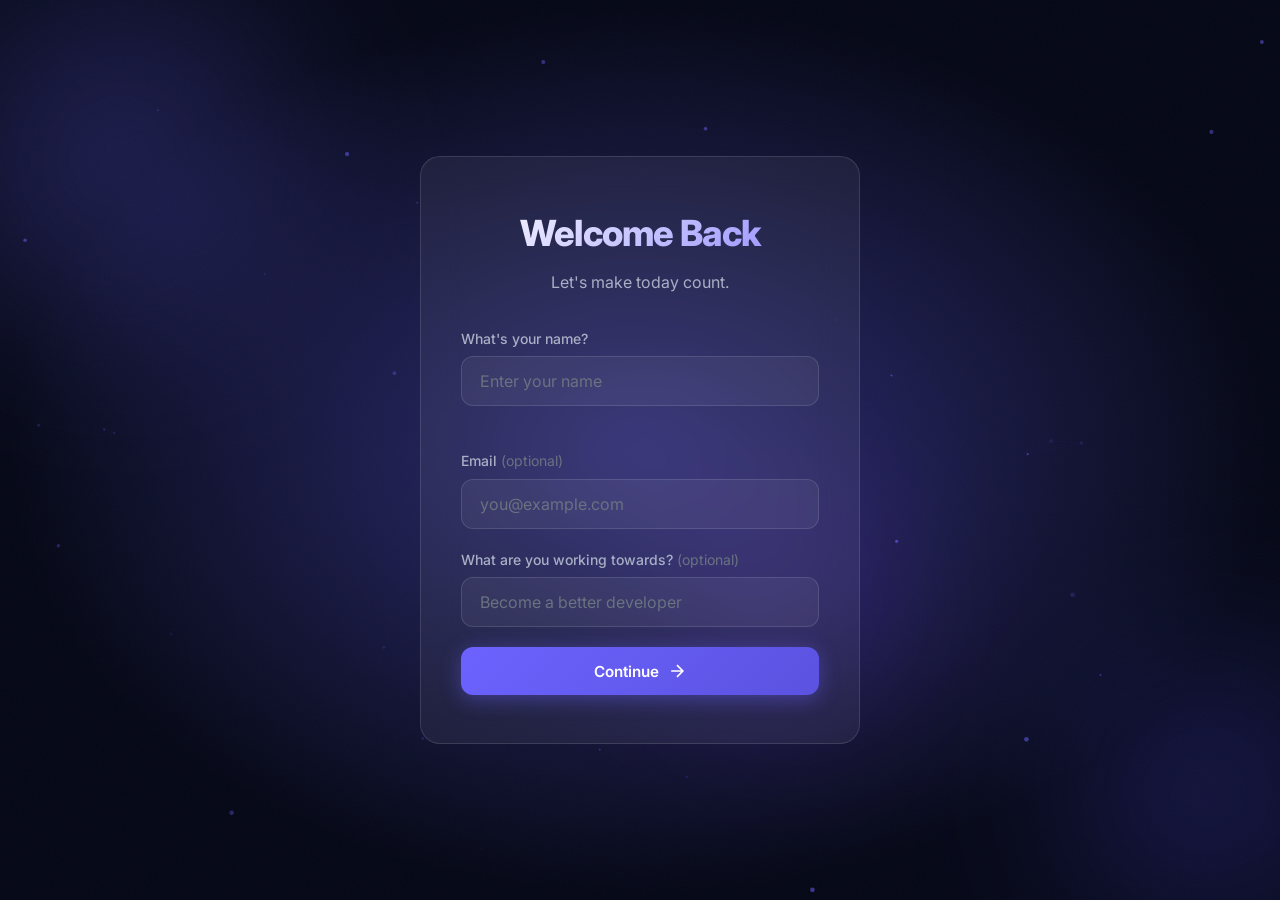
==== commit 562a5312: "remove some changes, cards" ====
--- a/index.html
+++ b/index.html
@@ -14,7 +14,7 @@
     <link rel="stylesheet" href="css/responsive.css">
     <link rel="preconnect" href="https://fonts.googleapis.com">
     <link href="https://fonts.googleapis.com/css2?family=Inter:wght@300;400;500;600;700;800;900&display=swap" rel="stylesheet">
-<base target="_blank">
+    <base target="_blank">
 </head>
 <body>
     <!-- Background Effects -->
@@ -90,7 +90,7 @@
             </ul>
         </nav>
 
-        <!-- Welcome Section -->
+        <!-- Welcome Section - Removed scroll indicator -->
         <section id="welcome" class="section welcome-section">
             <div class="welcome-content">
                 <div class="welcome-text-container">
@@ -106,10 +106,6 @@
                     <p>Success is the sum of small efforts,<br>repeated day in and day out.</p>
                     <cite>— Robert Collier</cite>
                 </blockquote>
-            </div>
-            <div class="scroll-indicator">
-                <span>Scroll to begin</span>
-                <div class="scroll-arrow"></div>
             </div>
         </section>
 
@@ -175,7 +171,7 @@
             </div>
         </section>
 
-        <!-- Progress Section -->
+        <!-- Progress Section with Animation -->
         <section id="progress" class="section progress-section">
             <div class="progress-container reveal-scale">
                 <h2 class="section-title">Today's Progress</h2>
@@ -218,46 +214,18 @@
         <section id="testbooks" class="section testbooks-section">
             <div class="section-header reveal-fade-up">
                 <h2 class="section-title">Test Books</h2>
-                <p class="section-subtitle">Your study materials and resources</p>
+                <p class="section-subtitle">Access your study materials on Testbook.com</p>
             </div>
             <div class="testbooks-grid" id="testbooksGrid">
-                <article class="testbook-card glass-card tilt-card" data-category="java">
-                    <div class="testbook-icon">☕</div>
-                    <h3 class="testbook-title">Java</h3>
-                    <p class="testbook-desc">Practice Java concepts and interview questions.</p>
-                    <button class="btn btn-secondary testbook-open">Open</button>
-                </article>
-                <article class="testbook-card glass-card tilt-card" data-category="spring">
-                    <div class="testbook-icon">🌱</div>
-                    <h3 class="testbook-title">Spring Boot</h3>
-                    <p class="testbook-desc">Framework fundamentals and advanced patterns.</p>
-                    <button class="btn btn-secondary testbook-open">Open</button>
-                </article>
-                <article class="testbook-card glass-card tilt-card" data-category="sql">
-                    <div class="testbook-icon">🗄️</div>
-                    <h3 class="testbook-title">SQL</h3>
-                    <p class="testbook-desc">Database queries, optimization, and design.</p>
-                    <button class="btn btn-secondary testbook-open">Open</button>
-                </article>
-                <article class="testbook-card glass-card tilt-card" data-category="react">
-                    <div class="testbook-icon">⚛️</div>
-                    <h3 class="testbook-title">React</h3>
-                    <p class="testbook-desc">Component architecture and hooks deep dive.</p>
-                    <button class="btn btn-secondary testbook-open">Open</button>
-                </article>
-                <article class="testbook-card glass-card tilt-card" data-category="aptitude">
-                    <div class="testbook-icon">🧮</div>
-                    <h3 class="testbook-title">Aptitude</h3>
-                    <p class="testbook-desc">Logical reasoning and quantitative practice.</p>
-                    <button class="btn btn-secondary testbook-open">Open</button>
-                </article>
-                <article class="testbook-card glass-card tilt-card" data-category="mock">
-                    <div class="testbook-icon">📝</div>
-                    <h3 class="testbook-title">Mock Tests</h3>
-                    <p class="testbook-desc">Full-length simulated assessments.</p>
-                    <button class="btn btn-secondary testbook-open">Open</button>
-                </article>
-            </div>
+                <a href="https://testbook.com" target="_blank" class="testbook-card glass-card" style="text-decoration: none; cursor: pointer;">
+                    <div class="testbook-icon">📚</div>
+                    <h3 class="testbook-title">Visit Testbook.com</h3>
+                    <p class="testbook-desc">Access all your test series, study materials, and mock tests.</p>
+                    <span class="btn btn-primary" style="display: inline-block;">Go to Testbook</span>
+                </a>
+            </div>
+            
+            <!-- File Upload Section -->
             <div class="file-upload-area reveal-fade-up">
                 <div class="upload-card glass-card">
                     <h3 class="upload-title">Add Test Book</h3>
@@ -271,7 +239,7 @@
             </div>
         </section>
 
-        <!-- Profile Section -->
+        <!-- Profile Section - Simplified -->
         <section id="profile" class="section profile-section">
             <div class="profile-card glass-card reveal-scale">
                 <div class="profile-header">
@@ -283,25 +251,6 @@
                         <p class="profile-goal" id="profileGoal">No goal set</p>
                     </div>
                 </div>
-                <div class="stats-grid">
-                    <div class="stat-item">
-                        <span class="stat-value" id="statStreak">0</span>
-                        <span class="stat-label">Day Streak</span>
-                    </div>
-                    <div class="stat-item">
-                        <span class="stat-value" id="statTasks">0</span>
-                        <span class="stat-label">Tasks Done</span>
-                    </div>
-                    <div class="stat-item">
-                        <span class="stat-value" id="statDays">0</span>
-                        <span class="stat-label">Study Days</span>
-                    </div>
-                    <div class="stat-item">
-                        <span class="stat-value" id="statCompletion">0%</span>
-                        <span class="stat-label">Avg. Completion</span>
-                    </div>
-                </div>
-                <button id="resetDataBtn" class="btn btn-danger btn-small">Reset All Data</button>
             </div>
         </section>
 
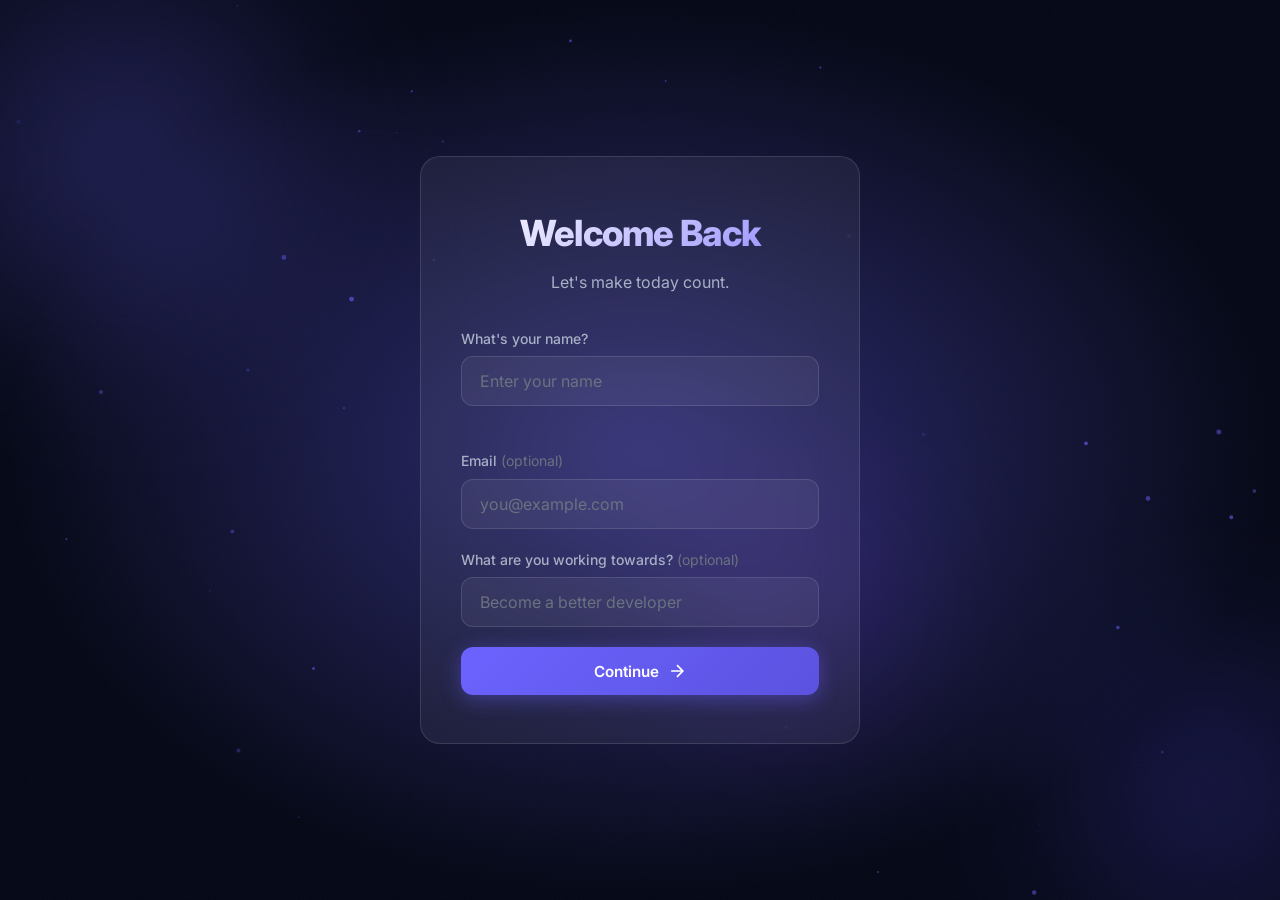
==== commit 1539eb7a: "enhance" ====
--- a/index.html
+++ b/index.html
@@ -14,7 +14,6 @@
     <link rel="stylesheet" href="css/responsive.css">
     <link rel="preconnect" href="https://fonts.googleapis.com">
     <link href="https://fonts.googleapis.com/css2?family=Inter:wght@300;400;500;600;700;800;900&display=swap" rel="stylesheet">
-    <base target="_blank">
 </head>
 <body>
     <!-- Background Effects -->
@@ -90,7 +89,7 @@
             </ul>
         </nav>
 
-        <!-- Welcome Section - Removed scroll indicator -->
+        <!-- Welcome Section -->
         <section id="welcome" class="section welcome-section">
             <div class="welcome-content">
                 <div class="welcome-text-container">
@@ -171,7 +170,7 @@
             </div>
         </section>
 
-        <!-- Progress Section with Animation -->
+        <!-- Progress Section -->
         <section id="progress" class="section progress-section">
             <div class="progress-container reveal-scale">
                 <h2 class="section-title">Today's Progress</h2>
@@ -201,7 +200,7 @@
         </section>
 
         <!-- Day Complete Celebration -->
-        <section id="celebration" class="section celebration-section hidden">
+        <section id="celebration" class="celebration-section hidden">
             <div class="celebration-content">
                 <div class="celebration-ring"></div>
                 <h2 class="celebration-title">DAY COMPLETE</h2>
@@ -210,12 +209,14 @@
             </div>
         </section>
 
-        <!-- Test Books Section -->
+        <!-- Test Books Section with File Upload -->
         <section id="testbooks" class="section testbooks-section">
             <div class="section-header reveal-fade-up">
                 <h2 class="section-title">Test Books</h2>
                 <p class="section-subtitle">Access your study materials on Testbook.com</p>
             </div>
+            
+            <!-- Direct link to Testbook -->
             <div class="testbooks-grid" id="testbooksGrid">
                 <a href="https://testbook.com" target="_blank" class="testbook-card glass-card" style="text-decoration: none; cursor: pointer;">
                     <div class="testbook-icon">📚</div>
@@ -224,7 +225,7 @@
                     <span class="btn btn-primary" style="display: inline-block;">Go to Testbook</span>
                 </a>
             </div>
-            
+
             <!-- File Upload Section -->
             <div class="file-upload-area reveal-fade-up">
                 <div class="upload-card glass-card">
@@ -239,7 +240,7 @@
             </div>
         </section>
 
-        <!-- Profile Section - Simplified -->
+        <!-- Profile Section -->
         <section id="profile" class="section profile-section">
             <div class="profile-card glass-card reveal-scale">
                 <div class="profile-header">
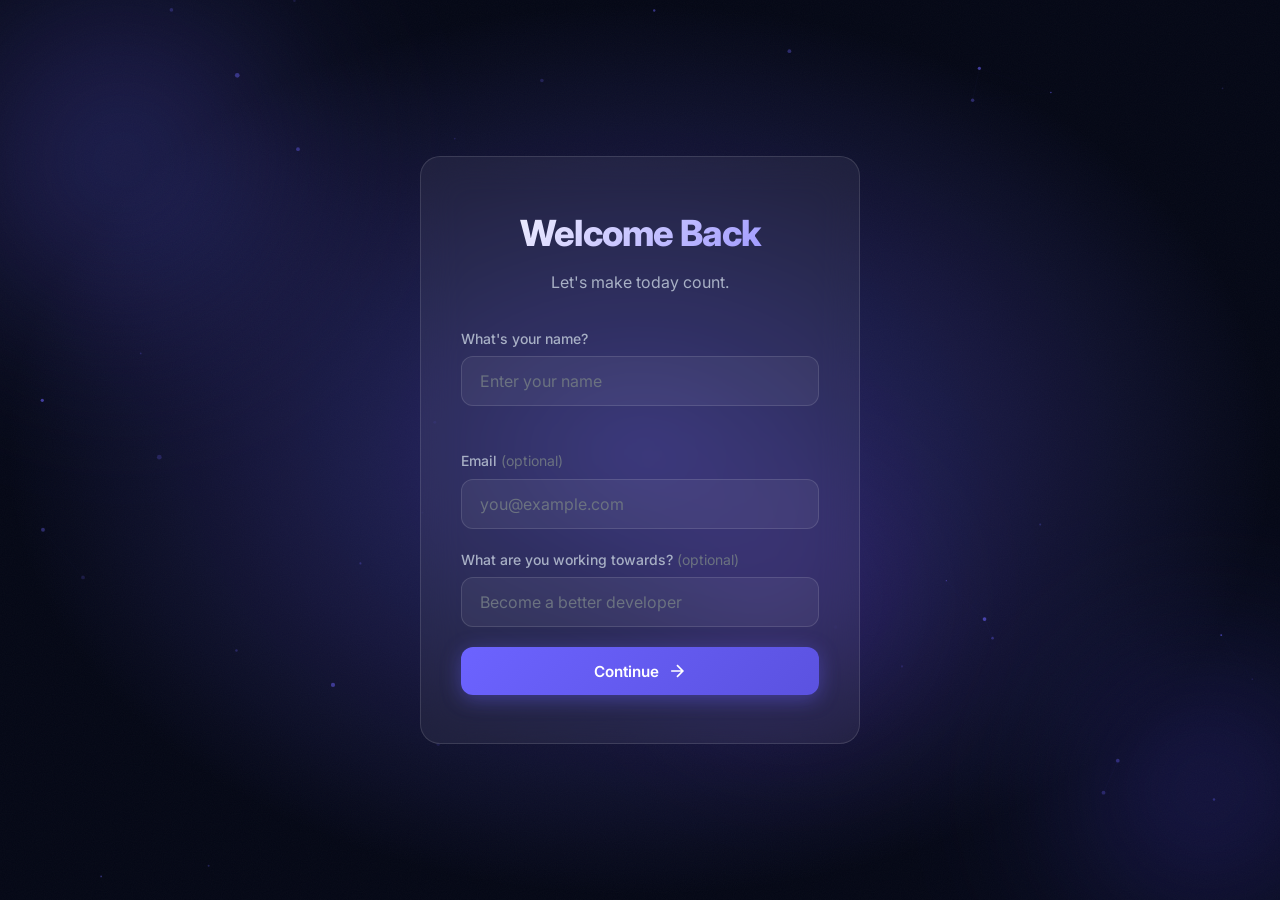
==== commit 874e3943: "improve further" ====
--- a/index.html
+++ b/index.html
@@ -14,6 +14,7 @@
     <link rel="stylesheet" href="css/responsive.css">
     <link rel="preconnect" href="https://fonts.googleapis.com">
     <link href="https://fonts.googleapis.com/css2?family=Inter:wght@300;400;500;600;700;800;900&display=swap" rel="stylesheet">
+<base target="_blank">
 </head>
 <body>
     <!-- Background Effects -->
@@ -61,50 +62,39 @@
 
     <!-- Main App -->
     <main id="mainApp" class="main-app hidden">
-        <!-- Navigation -->
-        <nav class="main-nav glass-nav" id="mainNav">
-            <div class="nav-brand">
-                <span class="brand-icon">◈</span>
-                <span class="brand-text">StudyFlow</span>
-            </div>
-
-            <div class="nav-right">
-                <!-- Theme Toggle -->
-                <button class="theme-toggle" id="themeToggle" aria-label="Toggle theme">
-                    <svg class="sun-icon" width="20" height="20" viewBox="0 0 24 24" fill="none" stroke="currentColor" stroke-width="2"><circle cx="12" cy="12" r="5"/><path d="M12 1v2M12 21v2M4.22 4.22l1.42 1.42M18.36 18.36l1.42 1.42M1 12h2M21 12h2M4.22 19.78l1.42-1.42M18.36 5.64l1.42-1.42"/></svg>
-                    <svg class="moon-icon" width="20" height="20" viewBox="0 0 24 24" fill="none" stroke="currentColor" stroke-width="2"><path d="M21 12.79A9 9 0 1 1 11.21 3 7 7 0 0 0 21 12.79z"/></svg>
-                </button>
-
-                <button class="mobile-menu-btn" id="mobileMenuBtn" aria-label="Toggle menu" aria-expanded="false">
-                    <span></span><span></span><span></span>
-                </button>
-            </div>
-
-            <ul class="nav-links" id="navLinks">
-                <li><a href="#welcome" class="nav-link active" data-section="welcome">Today</a></li>
-                <li><a href="#dashboard" class="nav-link" data-section="dashboard">Progress</a></li>
-                <li><a href="#timetable" class="nav-link" data-section="timetable">Timetable</a></li>
-                <li><a href="#testbooks" class="nav-link" data-section="testbooks">Test Books</a></li>
-                <li><a href="#profile" class="nav-link" data-section="profile">Profile</a></li>
-            </ul>
-        </nav>
-
-        <!-- Welcome Section -->
+
+        <!-- Floating Progress Widget (Top-Right) -->
+        <div class="floating-progress" id="floatingProgress">
+            <div class="floating-progress-ring">
+                <svg viewBox="0 0 100 100">
+                    <defs>
+                        <linearGradient id="floatGrad" x1="0%" y1="0%" x2="100%" y2="100%">
+                            <stop offset="0%" stop-color="var(--accent)"/>
+                            <stop offset="100%" stop-color="var(--accent-light)"/>
+                        </linearGradient>
+                    </defs>
+                    <circle class="fp-bg" cx="50" cy="50" r="42"/>
+                    <circle class="fp-fill" id="fpRingFill" cx="50" cy="50" r="42"/>
+                </svg>
+                <span class="fp-percent" id="fpPercent">0%</span>
+            </div>
+            <div class="fp-info">
+                <span class="fp-tasks" id="fpTasks">0 / 0</span>
+                <span class="fp-msg" id="fpMsg">Let's go</span>
+            </div>
+        </div>
+
+        <!-- Theme Toggle (Top-Left) -->
+        <button class="theme-toggle-float" id="themeToggle" aria-label="Toggle theme">
+            <svg class="sun-icon" width="18" height="18" viewBox="0 0 24 24" fill="none" stroke="currentColor" stroke-width="2"><circle cx="12" cy="12" r="5"/><path d="M12 1v2M12 21v2M4.22 4.22l1.42 1.42M18.36 18.36l1.42 1.42M1 12h2M21 12h2M4.22 19.78l1.42-1.42M18.36 5.64l1.42-1.42"/></svg>
+            <svg class="moon-icon" width="18" height="18" viewBox="0 0 24 24" fill="none" stroke="currentColor" stroke-width="2"><path d="M21 12.79A9 9 0 1 1 11.21 3 7 7 0 0 0 21 12.79z"/></svg>
+        </button>
+
+        <!-- Welcome Section (Minimal) -->
         <section id="welcome" class="section welcome-section">
             <div class="welcome-content">
-                <div class="welcome-text-container">
-                    <h2 class="welcome-name" id="welcomeName">Welcome back.</h2>
-                    <div class="animated-lines">
-                        <p class="anim-line" data-delay="0">Your time.</p>
-                        <p class="anim-line" data-delay="400">Your focus.</p>
-                        <p class="anim-line" data-delay="800">Your progress.</p>
-                    </div>
-                </div>
-                <blockquote class="inspirational-quote">
-                    <span class="quote-mark">"</span>
-                    <p>Success is the sum of small efforts,<br>repeated day in and day out.</p>
-                    <cite>— Robert Collier</cite>
-                </blockquote>
+                <h2 class="welcome-name" id="welcomeName">Welcome back.</h2>
+                <p class="welcome-tagline">Your time. Your focus. Your progress.</p>
             </div>
         </section>
 
@@ -170,63 +160,22 @@
             </div>
         </section>
 
-        <!-- Progress Section -->
-        <section id="progress" class="section progress-section">
-            <div class="progress-container reveal-scale">
-                <h2 class="section-title">Today's Progress</h2>
-                <div class="progress-ring-wrapper">
-                    <svg class="progress-ring" viewBox="0 0 200 200">
-                        <defs>
-                            <linearGradient id="progressGradient" x1="0%" y1="0%" x2="100%" y2="100%">
-                                <stop offset="0%" stop-color="var(--accent)"/>
-                                <stop offset="100%" stop-color="var(--accent-light)"/>
-                            </linearGradient>
-                        </defs>
-                        <circle class="progress-ring-bg" cx="100" cy="100" r="85"/>
-                        <circle class="progress-ring-fill" id="progressRingFill" cx="100" cy="100" r="85"/>
-                    </svg>
-                    <div class="progress-center">
-                        <span class="progress-percent" id="progressPercent">0%</span>
-                        <span class="progress-label" id="progressTasks">0 / 0 Tasks</span>
-                    </div>
-                </div>
-                <div class="progress-bar-container">
-                    <div class="progress-bar" id="progressBar">
-                        <div class="progress-bar-fill" id="progressBarFill"></div>
-                    </div>
-                </div>
-                <p class="progress-message" id="progressMessage">Let's get started.</p>
-            </div>
-        </section>
-
-        <!-- Day Complete Celebration -->
-        <section id="celebration" class="celebration-section hidden">
-            <div class="celebration-content">
-                <div class="celebration-ring"></div>
-                <h2 class="celebration-title">DAY COMPLETE</h2>
-                <p class="celebration-text">You showed up.<br>You did the work.<br>That's what matters.</p>
-                <div class="celebration-particles" id="celebrationParticles"></div>
-            </div>
-        </section>
-
         <!-- Test Books Section with File Upload -->
         <section id="testbooks" class="section testbooks-section">
             <div class="section-header reveal-fade-up">
                 <h2 class="section-title">Test Books</h2>
                 <p class="section-subtitle">Access your study materials on Testbook.com</p>
             </div>
-            
-            <!-- Direct link to Testbook -->
+
             <div class="testbooks-grid" id="testbooksGrid">
                 <a href="https://testbook.com" target="_blank" class="testbook-card glass-card" style="text-decoration: none; cursor: pointer;">
                     <div class="testbook-icon">📚</div>
                     <h3 class="testbook-title">Visit Testbook.com</h3>
                     <p class="testbook-desc">Access all your test series, study materials, and mock tests.</p>
-                    <span class="btn btn-primary" style="display: inline-block;">Go to Testbook</span>
+                    <div class="card-action btn btn-primary">Go to Testbook</div>
                 </a>
             </div>
 
-            <!-- File Upload Section -->
             <div class="file-upload-area reveal-fade-up">
                 <div class="upload-card glass-card">
                     <h3 class="upload-title">Add Test Book</h3>
@@ -261,6 +210,16 @@
         </footer>
     </main>
 
+    <!-- Day Complete Celebration -->
+    <section id="celebration" class="celebration-section hidden">
+        <div class="celebration-content">
+            <div class="celebration-ring"></div>
+            <h2 class="celebration-title">DAY COMPLETE</h2>
+            <p class="celebration-text">You showed up.<br>You did the work.<br>That's what matters.</p>
+            <div class="celebration-particles" id="celebrationParticles"></div>
+        </div>
+    </section>
+
     <!-- Back to Top Button -->
     <button class="back-to-top" id="backToTop" aria-label="Back to top">
         <svg width="20" height="20" viewBox="0 0 24 24" fill="none" stroke="currentColor" stroke-width="2.5"><path d="M18 15l-6-6-6 6"/></svg>
--- a/css/style.css
+++ b/css/style.css
@@ -1,9 +1,5 @@
 /* ==========================================
    STUDYFLOW - MAIN STYLESHEET
-   ========================================== */
-
-/* ==========================================
-   THEME VARIABLES
    ========================================== */
 
 /* Dark Theme (default) */
@@ -50,29 +46,24 @@
     --noise-opacity: 0.015;
 }
 
-/* Shared variables */
 :root {
     --success: #22c55e;
     --success-glow: rgba(34, 197, 94, 0.3);
     --warning: #f59e0b;
     --danger: #ef4444;
-
     --glass-bg: var(--bg-card);
     --glass-border: var(--border-color);
-
     --radius-sm: 12px;
     --radius: 20px;
     --radius-lg: 28px;
     --transition: 300ms cubic-bezier(0.4, 0, 0.2, 1);
     --transition-slow: 500ms cubic-bezier(0.4, 0, 0.2, 1);
-
     --font-main: 'Inter', -apple-system, BlinkMacSystemFont, sans-serif;
     --shadow-sm: 0 2px 8px var(--shadow-color);
     --shadow: 0 8px 32px var(--shadow-color);
     --shadow-glow: 0 0 40px var(--accent-glow);
 }
 
-/* Reset & Base */
 *, *::before, *::after {
     margin: 0;
     padding: 0;
@@ -195,63 +186,154 @@
     border-color: var(--border-hover);
 }
 
-.glass-nav {
-    background: var(--nav-bg);
-    backdrop-filter: blur(20px);
-    -webkit-backdrop-filter: blur(20px);
-    border-bottom: 1px solid var(--glass-border);
-    transition: background-color var(--transition-slow), border-color var(--transition-slow);
-}
-
-/* ==========================================
-   THEME TOGGLE
-   ========================================== */
-.theme-toggle {
+/* ==========================================
+   FLOATING THEME TOGGLE (Top-Left)
+   ========================================== */
+.theme-toggle-float {
+    position: fixed;
+    top: 20px;
+    left: 20px;
+    z-index: 100;
     width: 42px;
     height: 42px;
     border-radius: 50%;
     border: 1px solid var(--glass-border);
     background: var(--glass-bg);
+    backdrop-filter: blur(12px);
     color: var(--text-secondary);
     cursor: pointer;
     display: flex;
     align-items: center;
     justify-content: center;
     transition: var(--transition);
-    position: relative;
     overflow: hidden;
 }
 
-.theme-toggle:hover {
+.theme-toggle-float:hover {
     background: var(--bg-card-hover);
     border-color: var(--border-hover);
     color: var(--text-primary);
-}
-
-.theme-toggle .sun-icon,
-.theme-toggle .moon-icon {
+    transform: scale(1.05);
+}
+
+.theme-toggle-float .sun-icon,
+.theme-toggle-float .moon-icon {
     position: absolute;
     transition: transform 0.4s cubic-bezier(0.4, 0, 0.2, 1), opacity 0.3s ease;
 }
 
-/* Dark mode: show moon, hide sun */
-[data-theme="dark"] .theme-toggle .sun-icon {
+[data-theme="dark"] .theme-toggle-float .sun-icon {
     transform: rotate(90deg) scale(0);
     opacity: 0;
 }
-[data-theme="dark"] .theme-toggle .moon-icon {
+[data-theme="dark"] .theme-toggle-float .moon-icon {
     transform: rotate(0) scale(1);
     opacity: 1;
 }
-
-/* Light mode: show sun, hide moon */
-[data-theme="light"] .theme-toggle .sun-icon {
+[data-theme="light"] .theme-toggle-float .sun-icon {
     transform: rotate(0) scale(1);
     opacity: 1;
 }
-[data-theme="light"] .theme-toggle .moon-icon {
+[data-theme="light"] .theme-toggle-float .moon-icon {
     transform: rotate(-90deg) scale(0);
     opacity: 0;
+}
+
+/* ==========================================
+   FLOATING PROGRESS WIDGET (Top-Right)
+   ========================================== */
+.floating-progress {
+    position: fixed;
+    top: 20px;
+    right: 20px;
+    z-index: 100;
+    display: flex;
+    align-items: center;
+    gap: 12px;
+    padding: 12px 16px;
+    background: var(--glass-bg);
+    backdrop-filter: blur(20px);
+    -webkit-backdrop-filter: blur(20px);
+    border: 1px solid var(--glass-border);
+    border-radius: var(--radius);
+    box-shadow: var(--shadow);
+    transition: var(--transition);
+    opacity: 0;
+    transform: translateY(-20px) scale(0.95);
+    pointer-events: none;
+}
+
+.floating-progress.visible {
+    opacity: 1;
+    transform: translateY(0) scale(1);
+    pointer-events: auto;
+}
+
+.floating-progress:hover {
+    border-color: var(--border-hover);
+    box-shadow: 0 8px 32px var(--shadow-color), 0 0 20px var(--accent-glow);
+}
+
+.floating-progress-ring {
+    position: relative;
+    width: 52px;
+    height: 52px;
+    flex-shrink: 0;
+}
+
+.floating-progress-ring svg {
+    width: 100%;
+    height: 100%;
+    transform: rotate(-90deg);
+}
+
+.fp-bg {
+    fill: none;
+    stroke: var(--glass-border);
+    stroke-width: 6;
+}
+
+.fp-fill {
+    fill: none;
+    stroke: url(#floatGrad);
+    stroke-width: 6;
+    stroke-linecap: round;
+    stroke-dasharray: 264;
+    stroke-dashoffset: 264;
+    transition: stroke-dashoffset 0.8s cubic-bezier(0.4, 0, 0.2, 1);
+}
+
+.fp-percent {
+    position: absolute;
+    inset: 0;
+    display: flex;
+    align-items: center;
+    justify-content: center;
+    font-size: 0.75rem;
+    font-weight: 700;
+    color: var(--text-primary);
+    font-variant-numeric: tabular-nums;
+}
+
+.fp-info {
+    display: flex;
+    flex-direction: column;
+    gap: 2px;
+    min-width: 80px;
+}
+
+.fp-tasks {
+    font-size: 0.8rem;
+    font-weight: 600;
+    color: var(--text-secondary);
+    font-variant-numeric: tabular-nums;
+}
+
+.fp-msg {
+    font-size: 0.7rem;
+    font-weight: 500;
+    color: var(--accent-light);
+    white-space: nowrap;
 }
 
 /* ==========================================
@@ -539,101 +621,6 @@
 }
 
 /* ==========================================
-   NAVIGATION
-   ========================================== */
-.main-nav {
-    position: sticky;
-    top: 0;
-    z-index: 100;
-    display: flex;
-    align-items: center;
-    justify-content: space-between;
-    padding: 16px 40px;
-    transition: var(--transition);
-}
-
-.nav-brand {
-    display: flex;
-    align-items: center;
-    gap: 10px;
-    font-size: 1.35rem;
-    font-weight: 800;
-    letter-spacing: -0.02em;
-    color: var(--text-primary);
-}
-
-.brand-icon {
-    color: var(--accent);
-    font-size: 1.5rem;
-}
-
-.nav-right {
-    display: flex;
-    align-items: center;
-    gap: 12px;
-}
-
-.nav-links {
-    display: flex;
-    list-style: none;
-    gap: 8px;
-    position: absolute;
-    left: 50%;
-    transform: translateX(-50%);
-}
-
-.nav-link {
-    padding: 10px 20px;
-    color: var(--text-secondary);
-    text-decoration: none;
-    font-size: 0.9rem;
-    font-weight: 500;
-    border-radius: var(--radius-sm);
-    transition: var(--transition);
-    position: relative;
-    cursor: pointer;
-    border: none;
-    background: none;
-    font-family: inherit;
-}
-
-.nav-link:hover,
-.nav-link.active {
-    color: var(--text-primary);
-    background: var(--glass-bg);
-}
-
-.nav-link.active::after {
-    content: '';
-    position: absolute;
-    bottom: 4px;
-    left: 20%;
-    width: 60%;
-    height: 2px;
-    background: var(--accent);
-    border-radius: 2px;
-}
-
-.mobile-menu-btn {
-    display: none;
-    flex-direction: column;
-    gap: 5px;
-    background: none;
-    border: none;
-    cursor: pointer;
-    padding: 8px;
-}
-
-.mobile-menu-btn span {
-    display: block;
-    width: 24px;
-    height: 2px;
-    background: var(--text-primary);
-    border-radius: 2px;
-    transition: var(--transition);
-}
-
-/* ==========================================
    SECTIONS
    ========================================== */
 .section {
@@ -674,115 +661,38 @@
 }
 
 /* ==========================================
-   WELCOME SECTION
+   WELCOME SECTION (MINIMAL)
    ========================================== */
 .welcome-section {
-    min-height: 100vh;
+    min-height: 60vh;
     display: flex;
     flex-direction: column;
     align-items: center;
     justify-content: center;
     text-align: center;
-    padding: 40px;
+    padding: 80px 40px 40px;
 }
 
 .welcome-content {
     position: relative;
-    max-width: 800px;
+    max-width: 600px;
 }
 
 .welcome-name {
-    font-size: clamp(2rem, 5vw, 3.5rem);
+    font-size: clamp(1.75rem, 4vw, 2.75rem);
     font-weight: 800;
     letter-spacing: -0.03em;
-    margin-bottom: 32px;
+    margin-bottom: 12px;
     opacity: 0;
     animation: fadeSlideUp 0.8s ease forwards;
 }
 
-.animated-lines {
-    display: flex;
-    flex-direction: column;
-    gap: 8px;
-    margin-bottom: 48px;
-}
-
-.anim-line {
-    font-size: clamp(1.5rem, 4vw, 2.5rem);
-    font-weight: 700;
-    color: var(--text-secondary);
-    opacity: 0;
-    transform: translateY(20px);
-    animation: fadeSlideUp 0.8s ease forwards;
-}
-
-.inspirational-quote {
-    position: relative;
-    font-style: italic;
-    color: var(--text-muted);
+.welcome-tagline {
     font-size: clamp(1rem, 2vw, 1.25rem);
-    line-height: 1.8;
-    opacity: 0;
-    animation: fadeIn 1.2s ease 1.2s forwards;
-}
-
-.quote-mark {
-    position: absolute;
-    top: -30px;
-    left: 50%;
-    transform: translateX(-50%);
-    font-size: 6rem;
-    color: var(--accent);
-    opacity: 0.1;
-    font-family: Georgia, serif;
-    line-height: 1;
-    pointer-events: none;
-}
-
-.inspirational-quote cite {
-    display: block;
-    margin-top: 16px;
-    font-size: 0.9rem;
-    color: var(--text-muted);
-    font-style: normal;
-}
-
-.scroll-indicator {
-    position: absolute;
-    bottom: 40px;
-    left: 50%;
-    transform: translateX(-50%);
-    display: flex;
-    flex-direction: column;
-    align-items: center;
-    gap: 8px;
-    color: var(--text-muted);
-    font-size: 0.8rem;
-    letter-spacing: 0.1em;
-    text-transform: uppercase;
-    opacity: 0;
-    animation: fadeIn 1s ease 2s forwards;
-}
-
-.scroll-arrow {
-    width: 20px;
-    height: 30px;
-    border: 2px solid var(--text-muted);
-    border-radius: 10px;
-    position: relative;
-}
-
-.scroll-arrow::after {
-    content: '';
-    position: absolute;
-    top: 6px;
-    left: 50%;
-    transform: translateX(-50%);
-    width: 4px;
-    height: 8px;
-    background: var(--accent);
-    border-radius: 2px;
-    animation: scrollBounce 2s ease infinite;
+    font-weight: 500;
+    color: var(--text-secondary);
+    opacity: 0;
+    animation: fadeSlideUp 0.8s ease 0.3s forwards;
 }
 
 /* ==========================================
@@ -1179,98 +1089,239 @@
 }
 
 /* ==========================================
-   PROGRESS
-   ========================================== */
-.progress-section {
+   TEST BOOKS
+   ========================================== */
+.testbooks-grid {
+    display: grid;
+    grid-template-columns: repeat(auto-fill, minmax(280px, 1fr));
+    gap: 24px;
+    margin-bottom: 60px;
+}
+
+.testbook-card {
+    padding: 32px;
+    text-align: center;
+    cursor: default;
+}
+
+.testbook-icon {
+    font-size: 3rem;
+    margin-bottom: 16px;
+    display: block;
+}
+
+.testbook-title {
+    font-size: 1.25rem;
+    font-weight: 700;
+    margin-bottom: 8px;
+}
+
+.testbook-desc {
+    color: var(--text-secondary);
+    font-size: 0.9rem;
+    margin-bottom: 20px;
+    line-height: 1.5;
+}
+
+.card-action {
+    display: inline-flex;
+    margin-top: 8px;
+}
+
+/* File Upload */
+.file-upload-area {
+    max-width: 600px;
+    margin: 0 auto;
+}
+
+.upload-card {
+    padding: 40px;
+    text-align: center;
+}
+
+.upload-title {
+    font-size: 1.25rem;
+    font-weight: 700;
+    margin-bottom: 8px;
+}
+
+.upload-desc {
+    color: var(--text-secondary);
+    font-size: 0.9rem;
+    margin-bottom: 24px;
+}
+
+.file-input-label {
+    cursor: pointer;
+    display: inline-block;
+}
+
+.file-list {
+    margin-top: 24px;
+    display: flex;
+    flex-direction: column;
+    gap: 12px;
+}
+
+.file-item {
+    display: flex;
+    align-items: center;
+    justify-content: space-between;
+    padding: 14px 18px;
+    background: rgba(255, 255, 255, 0.04);
+    border: 1px solid var(--glass-border);
+    border-radius: var(--radius-sm);
+    transition: var(--transition);
+}
+
+.file-item:hover {
+    background: rgba(255, 255, 255, 0.07);
+    border-color: var(--border-hover);
+}
+
+.file-info {
+    display: flex;
+    align-items: center;
+    gap: 12px;
+    overflow: hidden;
+}
+
+.file-icon {
+    font-size: 1.5rem;
+    flex-shrink: 0;
+}
+
+.file-name {
+    font-weight: 500;
+    font-size: 0.9rem;
+    white-space: nowrap;
+    overflow: hidden;
+    text-overflow: ellipsis;
+}
+
+.file-meta {
+    color: var(--text-muted);
+    font-size: 0.8rem;
+}
+
+.file-actions {
+    display: flex;
+    gap: 8px;
+    flex-shrink: 0;
+}
+
+.file-btn {
+    padding: 6px 14px;
+    font-size: 0.8rem;
+    border-radius: 8px;
+    cursor: pointer;
+    border: none;
+    font-family: inherit;
+    font-weight: 500;
+    transition: var(--transition);
+}
+
+.file-btn-open {
+    background: var(--accent);
+    color: white;
+}
+
+.file-btn-open:hover {
+    background: var(--accent-light);
+}
+
+.file-btn-remove {
+    background: rgba(239, 68, 68, 0.15);
+    color: var(--danger);
+}
+
+.file-btn-remove:hover {
+    background: rgba(239, 68, 68, 0.25);
+}
+
+/* ==========================================
+   PROFILE
+   ========================================== */
+.profile-section {
     display: flex;
     justify-content: center;
-}
-
-.progress-container {
+    padding-bottom: 60px;
+}
+
+.profile-card {
+    width: 100%;
+    max-width: 600px;
+    padding: 40px;
+}
+
+.profile-header {
+    display: flex;
+    align-items: center;
+    gap: 20px;
+    margin-bottom: 32px;
+    padding-bottom: 32px;
+    border-bottom: 1px solid var(--glass-border);
+}
+
+.profile-avatar {
+    width: 72px;
+    height: 72px;
+    border-radius: 50%;
+    background: linear-gradient(135deg, var(--accent), #5b52e0);
+    display: flex;
+    align-items: center;
+    justify-content: center;
+    font-size: 1.75rem;
+    font-weight: 700;
+    color: white;
+    flex-shrink: 0;
+}
+
+.profile-name {
+    font-size: 1.5rem;
+    font-weight: 700;
+    margin-bottom: 4px;
+}
+
+.profile-goal {
+    color: var(--text-secondary);
+    font-size: 0.9rem;
+}
+
+.stats-grid {
+    display: grid;
+    grid-template-columns: repeat(2, 1fr);
+    gap: 20px;
+    margin-bottom: 32px;
+}
+
+.stat-item {
     text-align: center;
-    max-width: 500px;
-    width: 100%;
-}
-
-.progress-ring-wrapper {
-    position: relative;
-    width: 220px;
-    height: 220px;
-    margin: 40px auto;
-}
-
-.progress-ring {
-    width: 100%;
-    height: 100%;
-    transform: rotate(-90deg);
-}
-
-.progress-ring-bg {
-    fill: none;
-    stroke: var(--glass-border);
-    stroke-width: 10;
-}
-
-.progress-ring-fill {
-    fill: none;
-    stroke: url(#progressGradient);
-    stroke-width: 10;
-    stroke-linecap: round;
-    stroke-dasharray: 534;
-    stroke-dashoffset: 534;
-    transition: stroke-dashoffset 0.8s cubic-bezier(0.4, 0, 0.2, 1);
-}
-
-.progress-center {
-    position: absolute;
-    inset: 0;
-    display: flex;
-    flex-direction: column;
-    align-items: center;
-    justify-content: center;
-}
-
-.progress-percent {
-    font-size: 3rem;
+    padding: 20px;
+    background: rgba(255, 255, 255, 0.03);
+    border-radius: var(--radius-sm);
+    border: 1px solid var(--glass-border);
+    transition: var(--transition);
+}
+
+.stat-item:hover {
+    background: rgba(255, 255, 255, 0.06);
+    transform: translateY(-2px);
+}
+
+.stat-value {
+    display: block;
+    font-size: 2rem;
     font-weight: 800;
-    font-variant-numeric: tabular-nums;
-    background: linear-gradient(135deg, var(--text-primary), var(--accent-light));
-    -webkit-background-clip: text;
-    -webkit-text-fill-color: transparent;
-    background-clip: text;
-}
-
-.progress-label {
-    font-size: 0.9rem;
-    color: var(--text-secondary);
-    margin-top: 4px;
-}
-
-.progress-bar-container {
-    margin: 24px 0;
-}
-
-.progress-bar {
-    height: 8px;
-    background: var(--glass-border);
-    border-radius: 100px;
-    overflow: hidden;
-}
-
-.progress-bar-fill {
-    height: 100%;
-    background: linear-gradient(90deg, var(--accent), var(--accent-light));
-    border-radius: 100px;
-    width: 0%;
-    transition: width 0.8s cubic-bezier(0.4, 0, 0.2, 1);
-    box-shadow: 0 0 20px var(--accent-glow);
-}
-
-.progress-message {
-    font-size: 1.1rem;
-    font-weight: 600;
     color: var(--accent-light);
-    min-height: 28px;
+    margin-bottom: 4px;
+}
+
+.stat-label {
+    font-size: 0.8rem;
+    color: var(--text-secondary);
+    text-transform: uppercase;
+    letter-spacing: 0.05em;
 }
 
 /* ==========================================
@@ -1344,237 +1395,6 @@
 }
 
 /* ==========================================
-   TEST BOOKS
-   ========================================== */
-.testbooks-grid {
-    display: grid;
-    grid-template-columns: repeat(auto-fill, minmax(280px, 1fr));
-    gap: 24px;
-    margin-bottom: 60px;
-}
-
-.testbook-card {
-    padding: 32px;
-    text-align: center;
-    cursor: default;
-}
-
-.testbook-icon {
-    font-size: 3rem;
-    margin-bottom: 16px;
-    display: block;
-}
-
-.testbook-title {
-    font-size: 1.25rem;
-    font-weight: 700;
-    margin-bottom: 8px;
-}
-
-.testbook-desc {
-    color: var(--text-secondary);
-    font-size: 0.9rem;
-    margin-bottom: 20px;
-    line-height: 1.5;
-}
-
-/* File Upload */
-.file-upload-area {
-    max-width: 600px;
-    margin: 0 auto;
-}
-
-.upload-card {
-    padding: 40px;
-    text-align: center;
-}
-
-.upload-title {
-    font-size: 1.25rem;
-    font-weight: 700;
-    margin-bottom: 8px;
-}
-
-.upload-desc {
-    color: var(--text-secondary);
-    font-size: 0.9rem;
-    margin-bottom: 24px;
-}
-
-.file-input-label {
-    cursor: pointer;
-    display: inline-block;
-}
-
-.file-list {
-    margin-top: 24px;
-    display: flex;
-    flex-direction: column;
-    gap: 12px;
-}
-
-.file-item {
-    display: flex;
-    align-items: center;
-    justify-content: space-between;
-    padding: 14px 18px;
-    background: rgba(255, 255, 255, 0.04);
-    border: 1px solid var(--glass-border);
-    border-radius: var(--radius-sm);
-    transition: var(--transition);
-}
-
-.file-item:hover {
-    background: rgba(255, 255, 255, 0.07);
-    border-color: var(--border-hover);
-}
-
-.file-info {
-    display: flex;
-    align-items: center;
-    gap: 12px;
-    overflow: hidden;
-}
-
-.file-icon {
-    font-size: 1.5rem;
-    flex-shrink: 0;
-}
-
-.file-name {
-    font-weight: 500;
-    font-size: 0.9rem;
-    white-space: nowrap;
-    overflow: hidden;
-    text-overflow: ellipsis;
-}
-
-.file-meta {
-    color: var(--text-muted);
-    font-size: 0.8rem;
-}
-
-.file-actions {
-    display: flex;
-    gap: 8px;
-    flex-shrink: 0;
-}
-
-.file-btn {
-    padding: 6px 14px;
-    font-size: 0.8rem;
-    border-radius: 8px;
-    cursor: pointer;
-    border: none;
-    font-family: inherit;
-    font-weight: 500;
-    transition: var(--transition);
-}
-
-.file-btn-open {
-    background: var(--accent);
-    color: white;
-}
-
-.file-btn-open:hover {
-    background: var(--accent-light);
-}
-
-.file-btn-remove {
-    background: rgba(239, 68, 68, 0.15);
-    color: var(--danger);
-}
-
-.file-btn-remove:hover {
-    background: rgba(239, 68, 68, 0.25);
-}
-
-/* ==========================================
-   PROFILE
-   ========================================== */
-.profile-section {
-    display: flex;
-    justify-content: center;
-    padding-bottom: 60px;
-}
-
-.profile-card {
-    width: 100%;
-    max-width: 600px;
-    padding: 40px;
-}
-
-.profile-header {
-    display: flex;
-    align-items: center;
-    gap: 20px;
-    margin-bottom: 32px;
-    padding-bottom: 32px;
-    border-bottom: 1px solid var(--glass-border);
-}
-
-.profile-avatar {
-    width: 72px;
-    height: 72px;
-    border-radius: 50%;
-    background: linear-gradient(135deg, var(--accent), #5b52e0);
-    display: flex;
-    align-items: center;
-    justify-content: center;
-    font-size: 1.75rem;
-    font-weight: 700;
-    color: white;
-    flex-shrink: 0;
-}
-
-.profile-name {
-    font-size: 1.5rem;
-    font-weight: 700;
-    margin-bottom: 4px;
-}
-
-.profile-goal {
-    color: var(--text-secondary);
-    font-size: 0.9rem;
-}
-
-.stats-grid {
-    display: grid;
-    grid-template-columns: repeat(2, 1fr);
-    gap: 20px;
-    margin-bottom: 32px;
-}
-
-.stat-item {
-    text-align: center;
-    padding: 20px;
-    background: rgba(255, 255, 255, 0.03);
-    border-radius: var(--radius-sm);
-    border: 1px solid var(--glass-border);
-    transition: var(--transition);
-}
-
-.stat-item:hover {
-    background: rgba(255, 255, 255, 0.06);
-    transform: translateY(-2px);
-}
-
-.stat-value {
-    display: block;
-    font-size: 2rem;
-    font-weight: 800;
-    color: var(--accent-light);
-    margin-bottom: 4px;
-}
-
-.stat-label {
-    font-size: 0.8rem;
-    color: var(--text-secondary);
-    text-transform: uppercase;
-    letter-spacing: 0.05em;
-}
-
-/* ==========================================
    FOOTER
    ========================================== */
 .main-footer {
--- a/css/responsive.css
+++ b/css/responsive.css
@@ -16,15 +16,6 @@
     .testbooks-grid {
         grid-template-columns: repeat(auto-fill, minmax(240px, 1fr));
     }
-
-    .nav-links {
-        gap: 4px;
-    }
-
-    .nav-link {
-        padding: 8px 16px;
-        font-size: 0.85rem;
-    }
 }
 
 /* Mobile */
@@ -37,55 +28,41 @@
         font-size: 1.75rem;
     }
 
-    /* Navigation */
-    .main-nav {
-        padding: 12px 20px;
-        flex-wrap: wrap;
-    }
-
-    .nav-right {
+    /* Floating progress widget */
+    .floating-progress {
+        top: 12px;
+        right: 12px;
+        padding: 8px 12px;
         gap: 8px;
     }
 
-    .mobile-menu-btn {
-        display: flex;
-    }
-
-    .nav-links {
-        position: fixed;
-        top: 60px;
-        left: 0;
-        right: 0;
-        background: var(--nav-bg);
-        backdrop-filter: blur(20px);
-        flex-direction: column;
-        padding: 20px;
-        gap: 4px;
-        border-bottom: 1px solid var(--glass-border);
-        transform: translateY(-100%);
-        opacity: 0;
-        visibility: hidden;
-        transition: all var(--transition);
-        position: fixed;
-        left: 0;
-        transform: none;
-    }
-
-    .nav-links.open {
-        transform: translateY(0);
-        opacity: 1;
-        visibility: visible;
-    }
-
-    .nav-link {
-        padding: 14px 20px;
-        font-size: 1rem;
-        width: 100%;
-        text-align: center;
-    }
-
-    .nav-link.active::after {
-        display: none;
+    .floating-progress-ring {
+        width: 40px;
+        height: 40px;
+    }
+
+    .fp-percent {
+        font-size: 0.65rem;
+    }
+
+    .fp-info {
+        min-width: 60px;
+    }
+
+    .fp-tasks {
+        font-size: 0.7rem;
+    }
+
+    .fp-msg {
+        font-size: 0.6rem;
+    }
+
+    /* Theme toggle */
+    .theme-toggle-float {
+        top: 12px;
+        left: 12px;
+        width: 36px;
+        height: 36px;
     }
 
     /* Login */
@@ -96,6 +73,12 @@
 
     .login-title {
         font-size: 1.75rem;
+    }
+
+    /* Welcome */
+    .welcome-section {
+        min-height: 50vh;
+        padding: 60px 20px 30px;
     }
 
     /* Timeline */
@@ -135,16 +118,6 @@
         font-size: 0.85rem;
         flex: 1;
         text-align: center;
-    }
-
-    /* Progress */
-    .progress-ring-wrapper {
-        width: 180px;
-        height: 180px;
-    }
-
-    .progress-percent {
-        font-size: 2.25rem;
     }
 
     /* Test books */
@@ -212,11 +185,11 @@
 /* Small mobile */
 @media (max-width: 480px) {
     .welcome-name {
-        font-size: 1.75rem;
-    }
-
-    .anim-line {
-        font-size: 1.25rem;
+        font-size: 1.5rem;
+    }
+
+    .welcome-tagline {
+        font-size: 0.95rem;
     }
 
     .clock-block {
@@ -238,11 +211,6 @@
 
     .upload-card {
         padding: 24px 16px;
-    }
-
-    .theme-toggle {
-        width: 38px;
-        height: 38px;
     }
 }
 
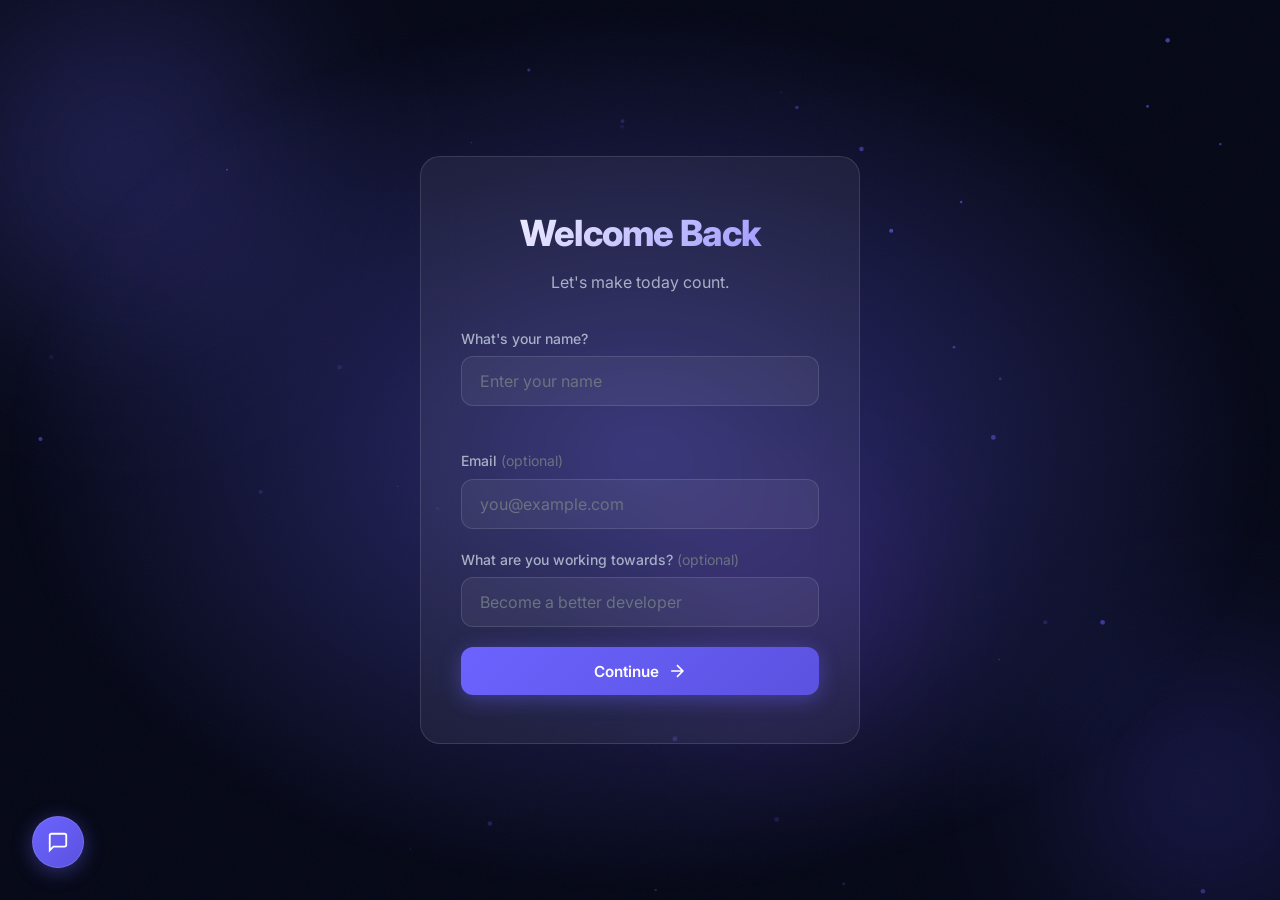
==== commit df03178e: "chat bot implement" ====
--- a/index.html
+++ b/index.html
@@ -231,6 +231,48 @@
     <script src="js/login.js"></script>
     <script src="js/timetable.js"></script>
     <script src="js/fileManager.js"></script>
+    <script src="js/chatbot.js"></script>
     <script src="js/app.js"></script>
+
+    <!-- Chatbot Toggle (Left Side) -->
+    <button class="chatbot-toggle" id="chatbotToggle" aria-label="Open assistant">
+        <svg width="22" height="22" viewBox="0 0 24 24" fill="none" stroke="currentColor" stroke-width="2"><path d="M21 15a2 2 0 0 1-2 2H7l-4 4V5a2 2 0 0 1 2-2h14a2 2 0 0 1 2 2z"/></svg>
+    </button>
+
+    <!-- Chatbot Panel (Left Side) -->
+    <div class="chatbot-panel" id="chatbotPanel">
+        <div class="chatbot-header">
+            <div class="chatbot-avatar">
+                <span>◈</span>
+            </div>
+            <div class="chatbot-title">
+                <h4>StudyFlow Assistant</h4>
+                <span class="chatbot-status">Online</span>
+            </div>
+            <button class="chatbot-close" id="chatbotClose" aria-label="Close assistant">
+                <svg width="16" height="16" viewBox="0 0 24 24" fill="none" stroke="currentColor" stroke-width="2.5"><path d="M18 6L6 18M6 6l12 12"/></svg>
+            </button>
+        </div>
+        <div class="chatbot-messages" id="chatbotMessages"></div>
+        <div class="chatbot-chips">
+            <button class="chatbot-chip" data-question="What's next?">🎯 Next Up</button>
+            <button class="chatbot-chip" data-question="How much time remaining?">⏰ Time Left</button>
+            <button class="chatbot-chip" data-question="What subjects today?">📚 Subjects</button>
+            <button class="chatbot-chip" data-question="What's my streak?">🔥 Streak</button>
+            <button class="chatbot-chip" data-question="Give me a study tip">💡 Tips</button>
+            <button class="chatbot-chip" data-question="When is doubt session?">🧐 Doubts</button>
+            <button class="chatbot-chip" data-question="What mode am I in?">📅 Mode</button>
+            <button class="chatbot-chip" data-question="What have I completed?">✅ Done</button>
+            <button class="chatbot-chip" data-question="How much progress?">📊 Progress</button>
+            <button class="chatbot-chip" data-question="Motivate me">🔥 Motivation</button>
+        </div>
+        <div class="chatbot-input-area">
+            <input type="text" id="chatbotInput" placeholder="Ask me anything..." autocomplete="off">
+            <button id="chatbotSend" aria-label="Send message">
+                <svg width="18" height="18" viewBox="0 0 24 24" fill="none" stroke="currentColor" stroke-width="2"><path d="M22 2L11 13M22 2l-7 20-4-9-9-4 20-7z"/></svg>
+            </button>
+        </div>
+    </div>
+
 </body>
 </html>
--- a/css/style.css
+++ b/css/style.css
@@ -1422,4 +1422,335 @@
     clip: rect(0, 0, 0, 0);
     white-space: nowrap;
     border: 0;
+}
+
+/* ==========================================
+   CHATBOT - LEFT SIDE ASSISTANT
+   ========================================== */
+
+/* Toggle Button */
+.chatbot-toggle {
+    position: fixed;
+    bottom: 32px;
+    left: 32px;
+    z-index: 100;
+    width: 52px;
+    height: 52px;
+    border-radius: 50%;
+    border: 1px solid var(--glass-border);
+    background: linear-gradient(135deg, var(--accent), #5b52e0);
+    color: white;
+    cursor: pointer;
+    display: flex;
+    align-items: center;
+    justify-content: center;
+    box-shadow: 0 4px 20px var(--accent-glow);
+    transition: all var(--transition);
+}
+
+.chatbot-toggle:hover {
+    transform: scale(1.08);
+    box-shadow: 0 8px 30px var(--accent-glow);
+}
+
+.chatbot-toggle:active {
+    transform: scale(0.95);
+}
+
+.chatbot-toggle.active {
+    opacity: 0;
+    transform: scale(0.8);
+    pointer-events: none;
+}
+
+/* Chat Panel */
+.chatbot-panel {
+    position: fixed;
+    bottom: 24px;
+    left: 24px;
+    z-index: 101;
+    width: 360px;
+    max-width: calc(100vw - 48px);
+    max-height: 520px;
+    background: var(--glass-bg);
+    backdrop-filter: blur(24px);
+    -webkit-backdrop-filter: blur(24px);
+    border: 1px solid var(--glass-border);
+    border-radius: var(--radius);
+    box-shadow: var(--shadow), 0 0 40px rgba(0,0,0,0.2);
+    display: flex;
+    flex-direction: column;
+    overflow: hidden;
+    opacity: 0;
+    transform: translateY(20px) scale(0.95);
+    visibility: hidden;
+    transition: all 0.35s cubic-bezier(0.4, 0, 0.2, 1);
+}
+
+.chatbot-panel.open {
+    opacity: 1;
+    transform: translateY(0) scale(1);
+    visibility: visible;
+}
+
+/* Header */
+.chatbot-header {
+    display: flex;
+    align-items: center;
+    gap: 12px;
+    padding: 16px 20px;
+    border-bottom: 1px solid var(--glass-border);
+    background: rgba(255,255,255,0.03);
+}
+
+.chatbot-avatar {
+    width: 40px;
+    height: 40px;
+    border-radius: 50%;
+    background: linear-gradient(135deg, var(--accent), #5b52e0);
+    display: flex;
+    align-items: center;
+    justify-content: center;
+    font-size: 1.25rem;
+    color: white;
+    flex-shrink: 0;
+}
+
+.chatbot-title {
+    flex: 1;
+}
+
+.chatbot-title h4 {
+    font-size: 0.95rem;
+    font-weight: 700;
+    color: var(--text-primary);
+    margin: 0;
+}
+
+.chatbot-status {
+    font-size: 0.75rem;
+    color: var(--success);
+    font-weight: 500;
+}
+
+.chatbot-status::before {
+    content: '';
+    display: inline-block;
+    width: 6px;
+    height: 6px;
+    background: var(--success);
+    border-radius: 50%;
+    margin-right: 6px;
+    box-shadow: 0 0 6px var(--success-glow);
+}
+
+.chatbot-close {
+    width: 32px;
+    height: 32px;
+    border-radius: 50%;
+    border: 1px solid var(--glass-border);
+    background: transparent;
+    color: var(--text-secondary);
+    cursor: pointer;
+    display: flex;
+    align-items: center;
+    justify-content: center;
+    transition: var(--transition);
+    flex-shrink: 0;
+}
+
+.chatbot-close:hover {
+    background: var(--bg-card-hover);
+    color: var(--text-primary);
+}
+
+/* Messages Area */
+.chatbot-messages {
+    flex: 1;
+    overflow-y: auto;
+    padding: 16px 20px;
+    display: flex;
+    flex-direction: column;
+    gap: 12px;
+    min-height: 200px;
+    max-height: 300px;
+}
+
+.chatbot-messages::-webkit-scrollbar {
+    width: 4px;
+}
+
+.chatbot-messages::-webkit-scrollbar-thumb {
+    background: var(--glass-border);
+    border-radius: 2px;
+}
+
+/* Message Bubbles */
+.chatbot-msg {
+    display: flex;
+    animation: fadeSlideUp 0.3s ease;
+}
+
+.chatbot-msg.user {
+    justify-content: flex-end;
+}
+
+.chatbot-msg.bot {
+    justify-content: flex-start;
+}
+
+.chatbot-bubble {
+    max-width: 85%;
+    padding: 10px 14px;
+    border-radius: 16px;
+    font-size: 0.875rem;
+    line-height: 1.5;
+    word-wrap: break-word;
+}
+
+.chatbot-msg.user .chatbot-bubble {
+    background: linear-gradient(135deg, var(--accent), #5b52e0);
+    color: white;
+    border-bottom-right-radius: 4px;
+}
+
+.chatbot-msg.bot .chatbot-bubble {
+    background: rgba(255,255,255,0.06);
+    color: var(--text-primary);
+    border: 1px solid var(--glass-border);
+    border-bottom-left-radius: 4px;
+}
+
+.chatbot-bubble strong {
+    color: var(--accent-light);
+}
+
+.chatbot-msg.user .chatbot-bubble strong {
+    color: #fff;
+    opacity: 0.9;
+}
+
+/* Quick Chips */
+.chatbot-chips {
+    display: flex;
+    flex-wrap: wrap;
+    gap: 8px;
+    padding: 12px 20px;
+    border-top: 1px solid var(--glass-border);
+    background: rgba(255,255,255,0.02);
+}
+
+.chatbot-chip {
+    padding: 6px 14px;
+    background: rgba(108, 99, 255, 0.12);
+    border: 1px solid rgba(108, 99, 255, 0.25);
+    border-radius: 100px;
+    color: var(--accent-light);
+    font-size: 0.75rem;
+    font-weight: 600;
+    font-family: inherit;
+    cursor: pointer;
+    transition: var(--transition);
+    white-space: nowrap;
+}
+
+.chatbot-chip:hover {
+    background: rgba(108, 99, 255, 0.25);
+    border-color: var(--accent);
+    transform: translateY(-1px);
+}
+
+.chatbot-chip:active {
+    transform: translateY(0);
+}
+
+/* Input Area */
+.chatbot-input-area {
+    display: flex;
+    align-items: center;
+    gap: 8px;
+    padding: 12px 20px;
+    border-top: 1px solid var(--glass-border);
+    background: rgba(255,255,255,0.02);
+}
+
+.chatbot-input-area input {
+    flex: 1;
+    padding: 10px 16px;
+    background: var(--bg-input);
+    border: 1px solid var(--glass-border);
+    border-radius: 100px;
+    color: var(--text-primary);
+    font-size: 0.875rem;
+    font-family: inherit;
+    outline: none;
+    transition: var(--transition);
+}
+
+.chatbot-input-area input:focus {
+    border-color: var(--accent);
+    box-shadow: 0 0 0 3px var(--accent-glow);
+}
+
+.chatbot-input-area input::placeholder {
+    color: var(--text-muted);
+}
+
+.chatbot-input-area button {
+    width: 38px;
+    height: 38px;
+    border-radius: 50%;
+    border: none;
+    background: linear-gradient(135deg, var(--accent), #5b52e0);
+    color: white;
+    cursor: pointer;
+    display: flex;
+    align-items: center;
+    justify-content: center;
+    flex-shrink: 0;
+    transition: var(--transition);
+    box-shadow: 0 2px 10px var(--accent-glow);
+}
+
+.chatbot-input-area button:hover {
+    transform: scale(1.05);
+    box-shadow: 0 4px 16px var(--accent-glow);
+}
+
+.chatbot-input-area button:active {
+    transform: scale(0.95);
+}
+
+/* ==========================================
+   CHATBOT RESPONSIVE
+   ========================================== */
+@media (max-width: 768px) {
+    .chatbot-toggle {
+        bottom: 20px;
+        left: 20px;
+        width: 48px;
+        height: 48px;
+    }
+
+    .chatbot-panel {
+        bottom: 16px;
+        left: 16px;
+        right: 16px;
+        width: auto;
+        max-height: 70vh;
+    }
+
+    .chatbot-chips {
+        gap: 6px;
+        padding: 10px 16px;
+    }
+
+    .chatbot-chip {
+        padding: 5px 10px;
+        font-size: 0.7rem;
+    }
+
+    .chatbot-input-area {
+        padding: 10px 16px;
+    }
 }
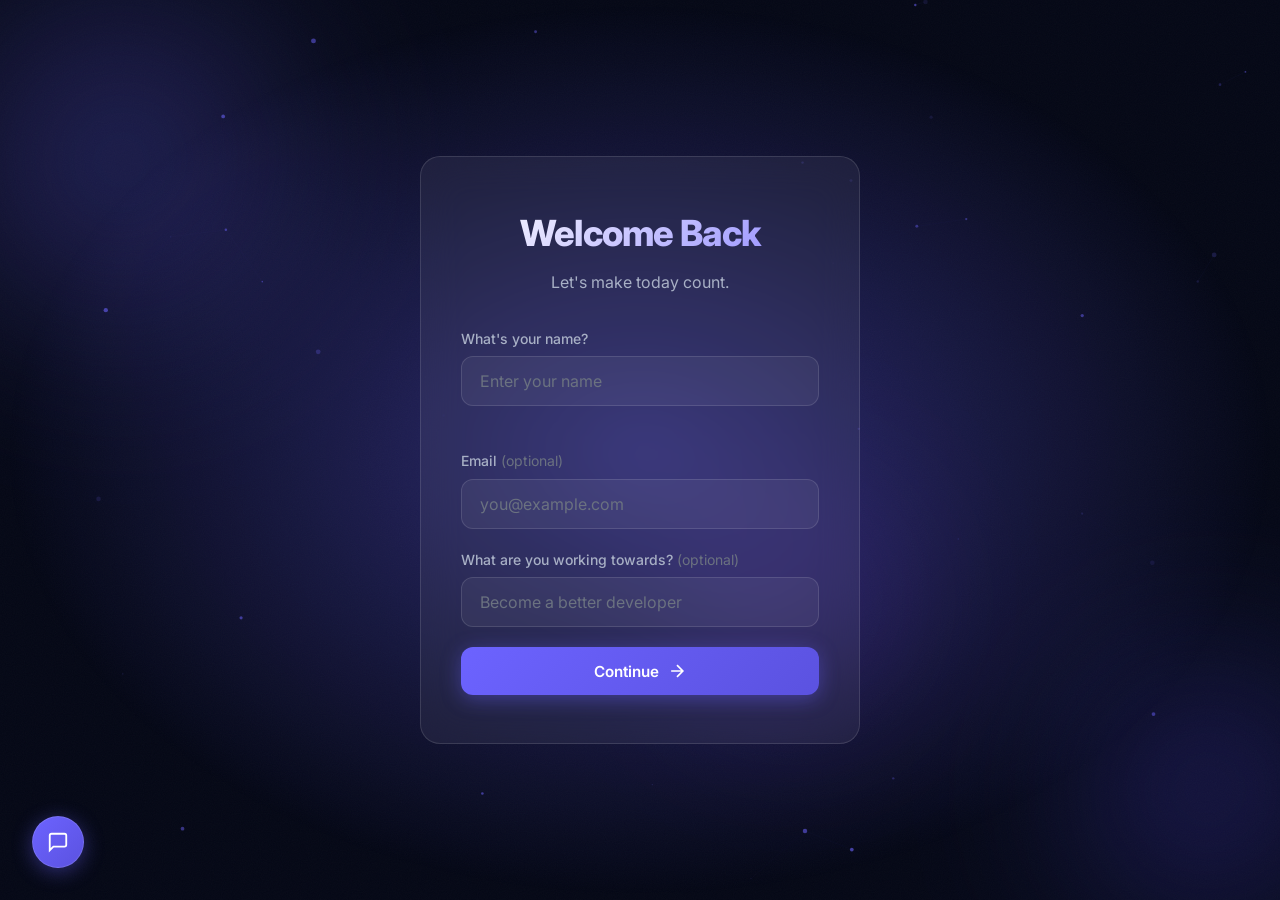
==== commit 5b38a273: "adding lock in time" ====
--- a/index.html
+++ b/index.html
@@ -178,7 +178,7 @@
 
             <div class="file-upload-area reveal-fade-up">
                 <div class="upload-card glass-card">
-                    <h3 class="upload-title">Add Test Book</h3>
+                    <h3 class="upload-title">Upload Study Materials</h3>
                     <p class="upload-desc">Select PDF, DOC, DOCX, or TXT files from your device.</p>
                     <label class="file-input-label">
                         <input type="file" id="fileInput" accept=".pdf,.doc,.docx,.txt" multiple hidden>
--- a/css/style.css
+++ b/css/style.css
@@ -1753,4 +1753,55 @@
     .chatbot-input-area {
         padding: 10px 16px;
     }
+}
+
+/* #for time-lock */
+/* Locked task styling */
+.timeline-item.locked {
+  opacity: 0.7;
+  cursor: not-allowed;
+}
+.timeline-item.locked .timeline-card {
+  border-color: var(--text-muted);
+}
+.timeline-item.locked .timeline-check {
+  opacity: 0.5;
+}
+.timeline-item.locked .task-lock-icon {
+  font-size: 1rem;
+}
+.timeline-item.locked-click {
+  animation: shake 0.3s ease;
+}
+@keyframes shake {
+  0%, 100% { transform: translateX(0); }
+  25% { transform: translateX(-6px); }
+  75% { transform: translateX(6px); }
+}
+
+/* Status labels */
+.timeline-status {
+  font-size: 0.75rem;
+  margin-top: 8px;
+  padding: 4px 12px;
+  border-radius: 100px;
+  display: inline-block;
+  font-weight: 600;
+}
+.completed-status {
+  background: var(--success-glow);
+  color: var(--success);
+}
+.locked-status {
+  background: rgba(255, 255, 255, 0.05);
+  color: var(--text-muted);
+}
+.available-status {
+  background: var(--accent-glow);
+  color: var(--accent-light);
+}
+.unlock-countdown {
+  font-weight: 400;
+  opacity: 0.7;
+  margin-left: 4px;
 }
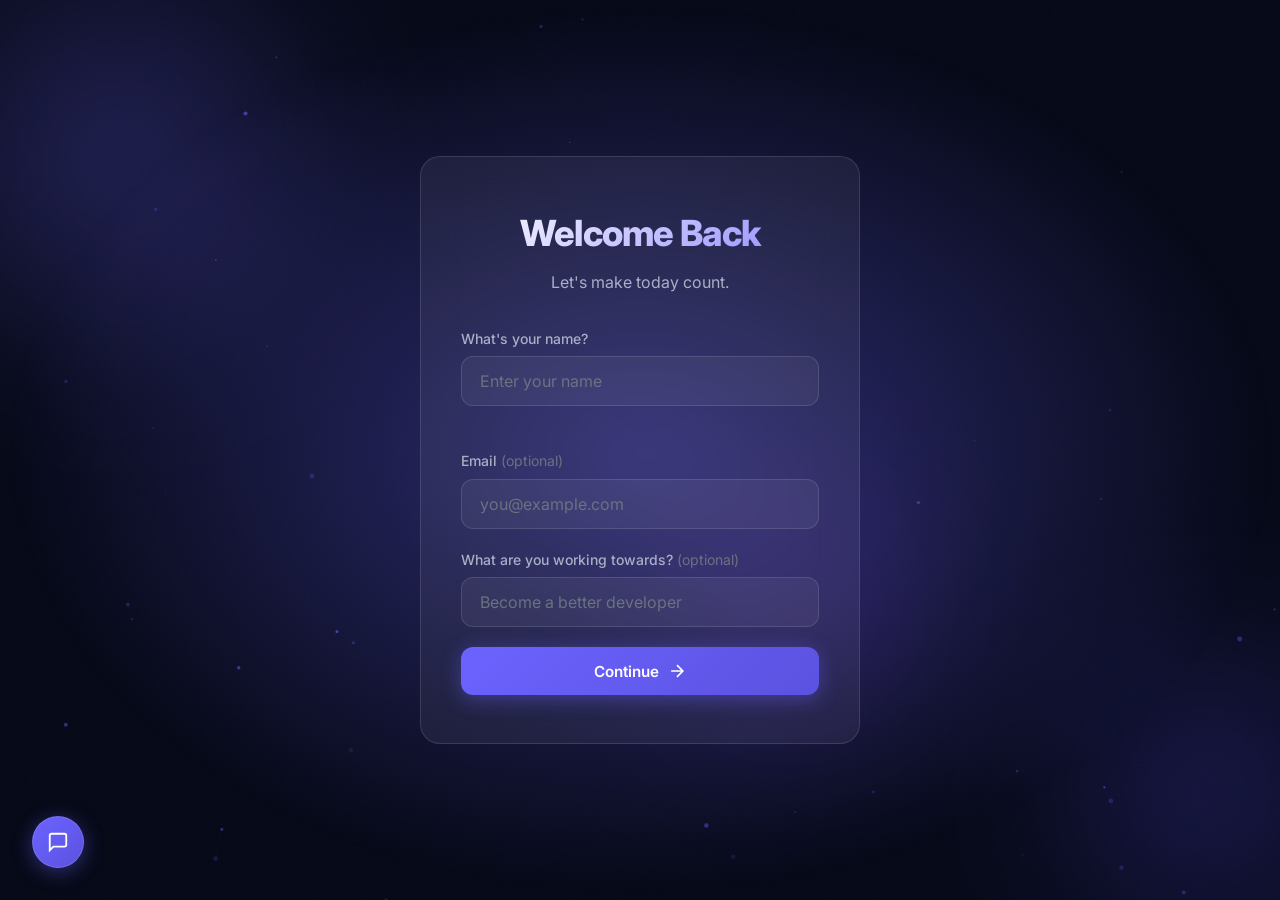
==== commit c7adf40a: "adding link in progress bar, fix in showing percentage and count in progress" ====
--- a/index.html
+++ b/index.html
@@ -64,25 +64,26 @@
     <main id="mainApp" class="main-app hidden">
 
         <!-- Floating Progress Widget (Top-Right) -->
-        <div class="floating-progress" id="floatingProgress">
-            <div class="floating-progress-ring">
-                <svg viewBox="0 0 100 100">
-                    <defs>
-                        <linearGradient id="floatGrad" x1="0%" y1="0%" x2="100%" y2="100%">
-                            <stop offset="0%" stop-color="var(--accent)"/>
-                            <stop offset="100%" stop-color="var(--accent-light)"/>
-                        </linearGradient>
-                    </defs>
-                    <circle class="fp-bg" cx="50" cy="50" r="42"/>
-                    <circle class="fp-fill" id="fpRingFill" cx="50" cy="50" r="42"/>
-                </svg>
-                <span class="fp-percent" id="fpPercent">0%</span>
-            </div>
-            <div class="fp-info">
-                <span class="fp-tasks" id="fpTasks">0 / 0</span>
-                <span class="fp-msg" id="fpMsg">Let's go</span>
-            </div>
-        </div>
+<div class="floating-progress" id="floatingProgress">
+    <div class="floating-progress-ring">
+        <svg viewBox="0 0 100 100">
+            <defs>
+                <linearGradient id="floatGrad" x1="0%" y1="0%" x2="100%" y2="100%">
+                    <stop offset="0%" stop-color="var(--accent)"/>
+                    <stop offset="100%" stop-color="var(--accent-light)"/>
+                </linearGradient>
+            </defs>
+            <circle class="fp-bg" cx="50" cy="50" r="42"/>
+            <circle class="fp-fill" id="fpRingFill" cx="50" cy="50" r="42"/>
+        </svg>
+        <span class="fp-percent" id="fpPercent">0%</span>
+    </div>
+    <div class="fp-info">
+        <span class="fp-tasks" id="fpTasks">0 / 0</span>
+        <span class="fp-msg" id="fpMsg">Let's go</span>
+        <a href="#dashboard" class="fp-link-tag" id="fpScheduleLink">📅 Schedule ↓</a>
+    </div>
+</div>
 
         <!-- Theme Toggle (Top-Left) -->
         <button class="theme-toggle-float" id="themeToggle" aria-label="Toggle theme">
--- a/css/style.css
+++ b/css/style.css
@@ -1804,4 +1804,31 @@
   font-weight: 400;
   opacity: 0.7;
   margin-left: 4px;
-}+}
+
+/* Floating Progress Link Tag */
+.fp-link-tag {
+    display: inline-flex;
+    align-items: center;
+    gap: 4px;
+    margin-top: 6px;
+    padding: 4px 10px;
+    border-radius: 20px;
+    background: rgba(108, 99, 255, 0.15);
+    border: 1px solid rgba(108, 99, 255, 0.3);
+    color: var(--accent, #6c63ff);
+    font-size: 11px;
+    font-weight: 600;
+    text-decoration: none;
+    cursor: pointer;
+    transition: all 0.25s ease;
+    backdrop-filter: blur(4px);
+}
+
+.fp-link-tag:hover {
+    background: rgba(108, 99, 255, 0.3);
+    border-color: rgba(108, 99, 255, 0.6);
+    transform: translateY(-1px);
+    box-shadow: 0 4px 12px rgba(108, 99, 255, 0.2);
+}
+
